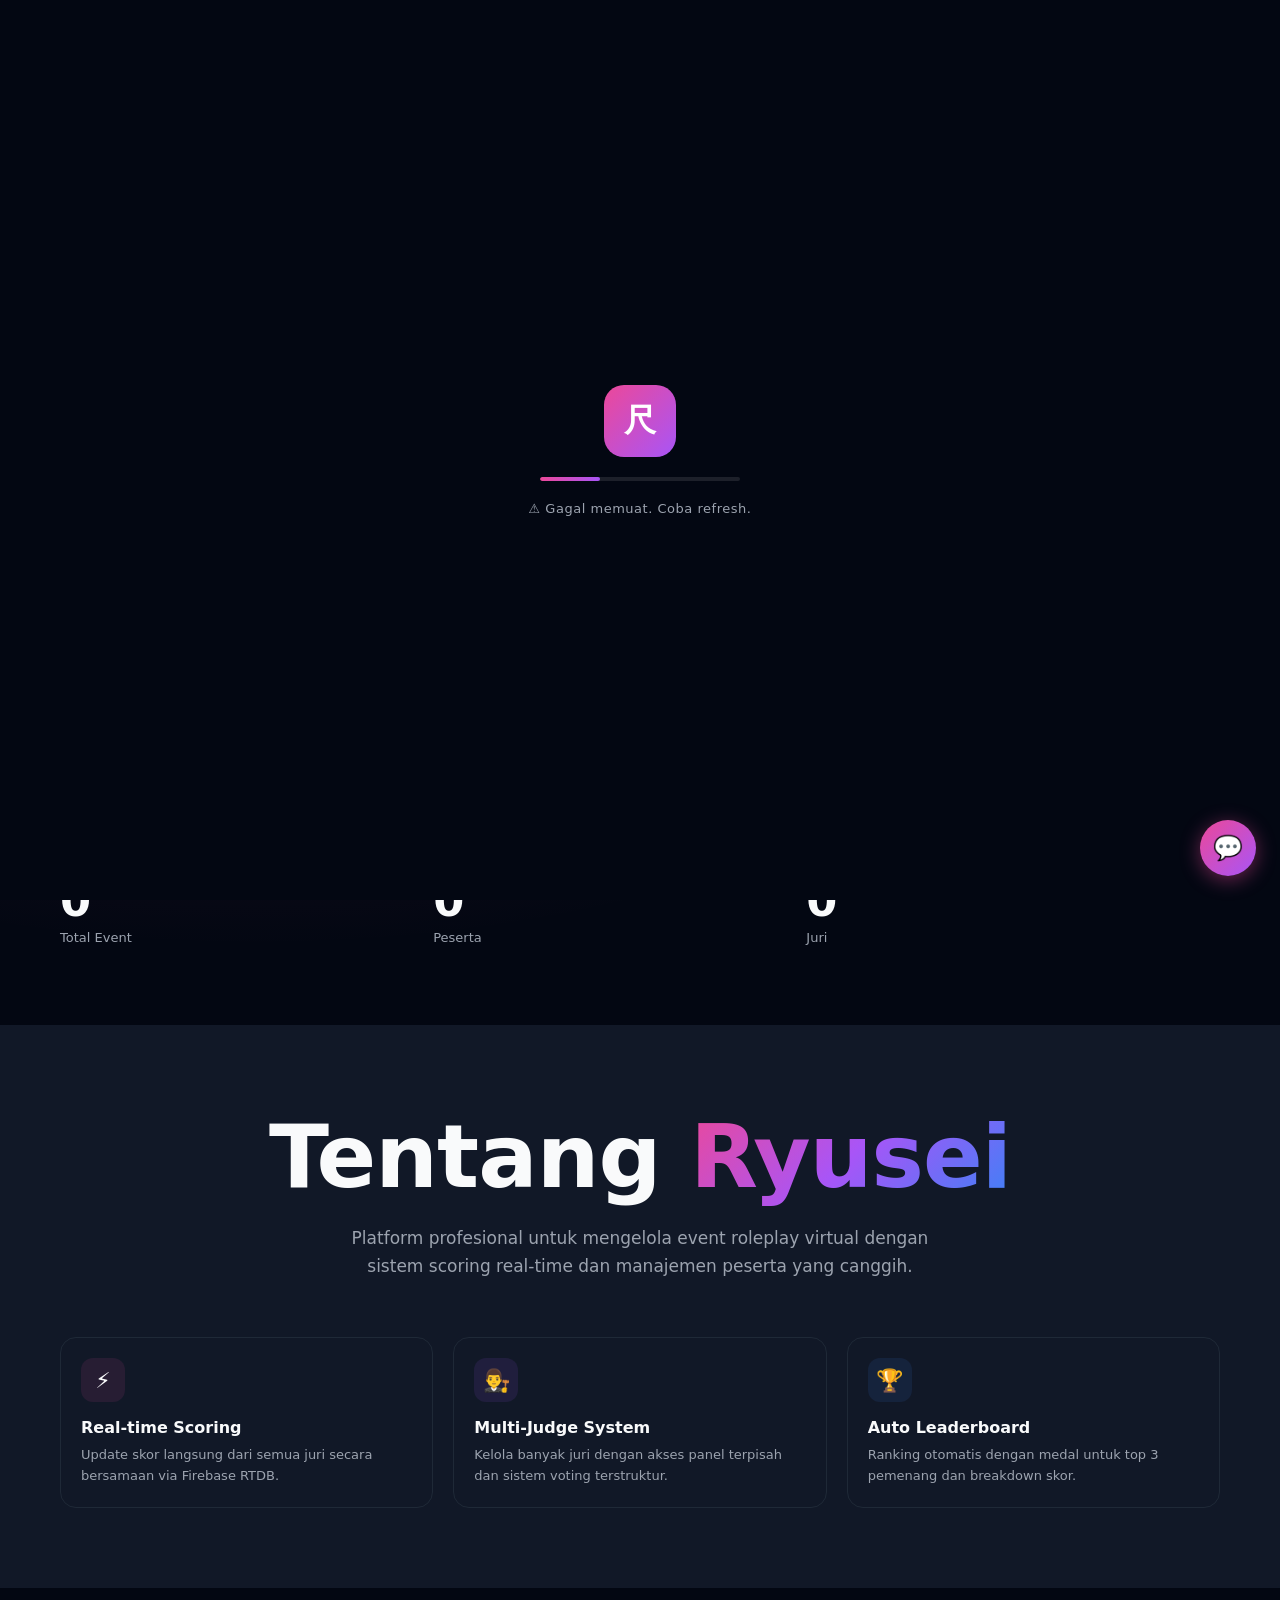
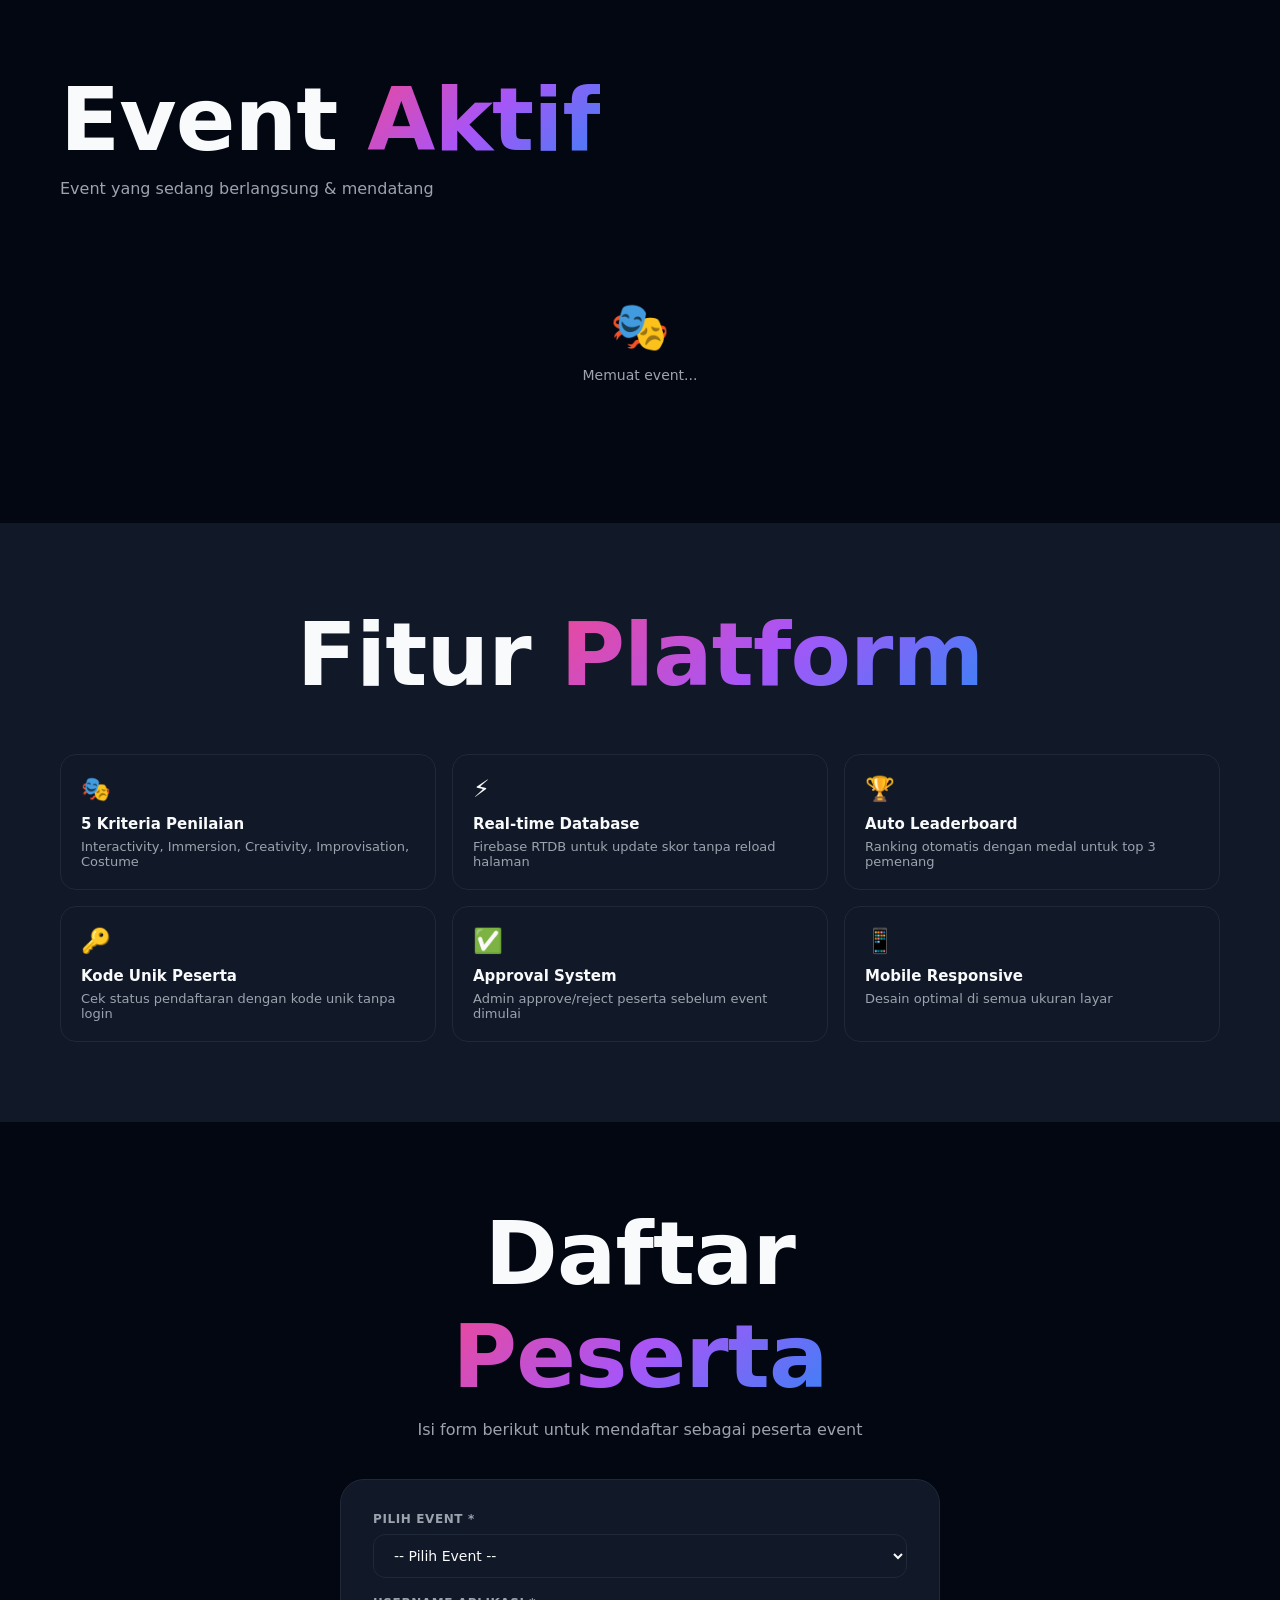
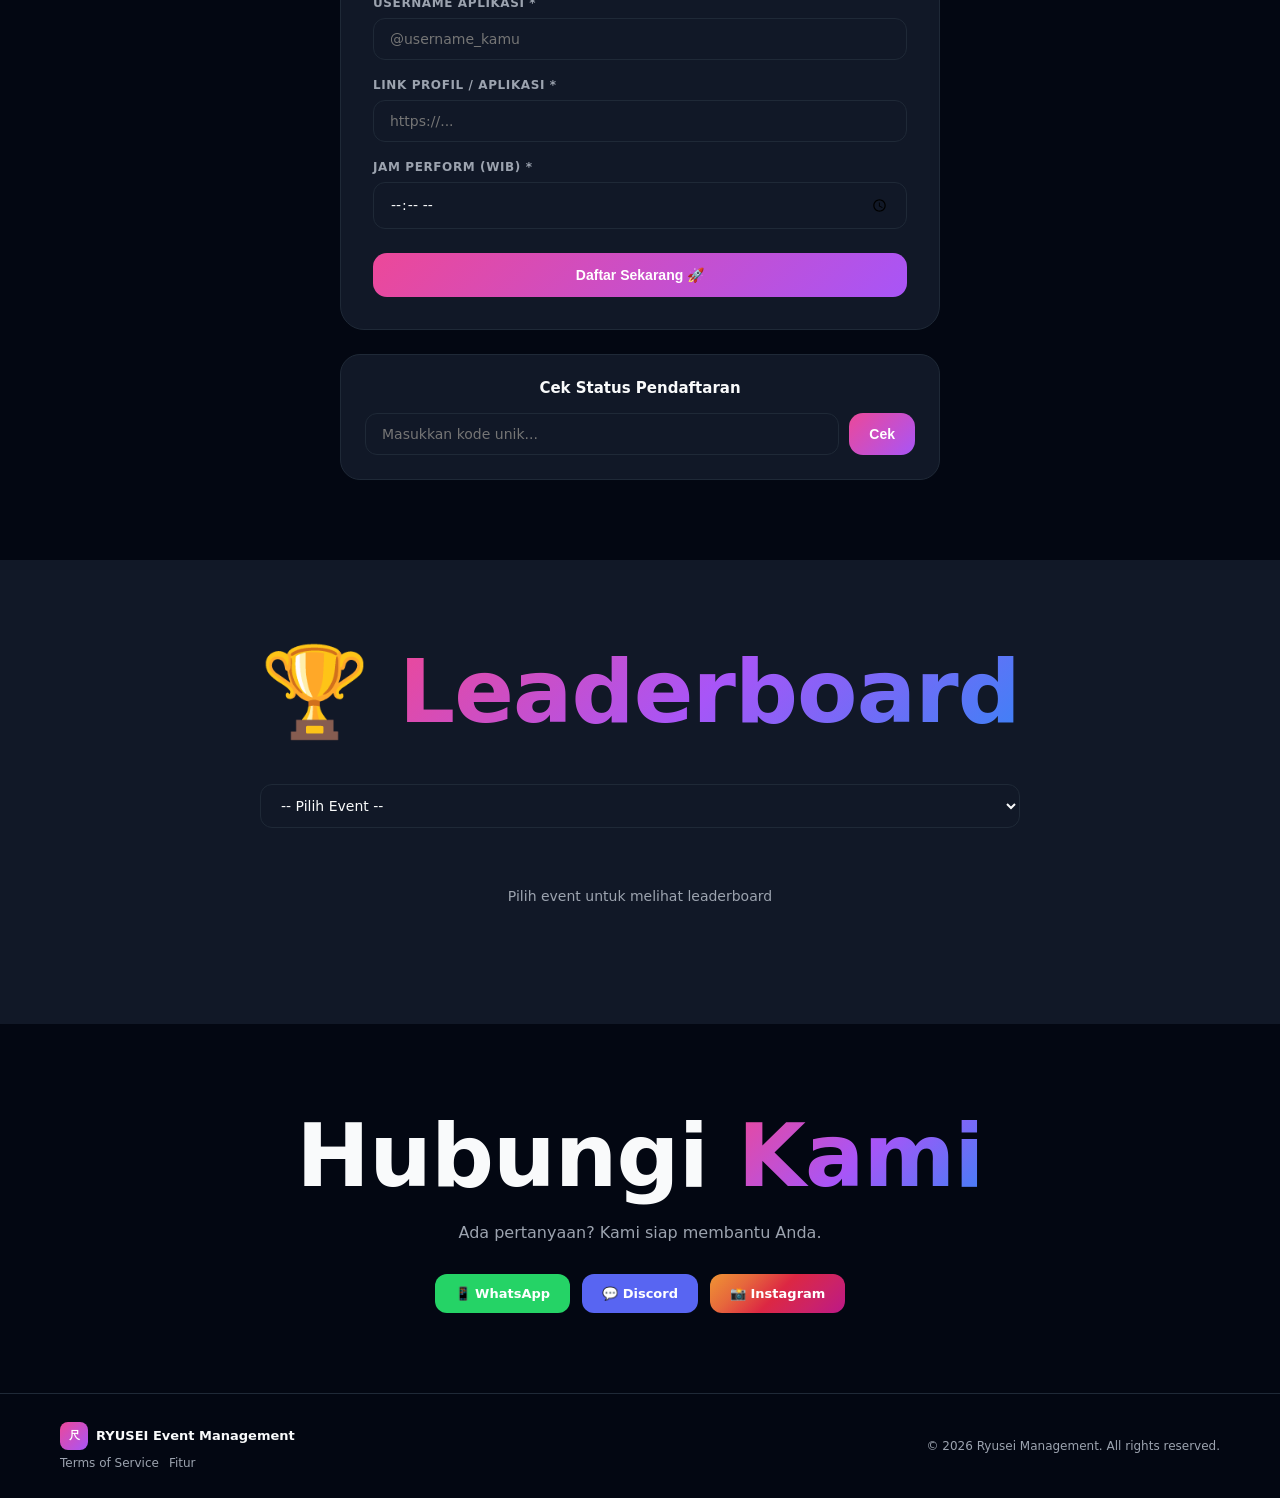
==== index.html @ af6d2fef "perbaikan minor V4" ====
<!DOCTYPE html>
<html lang="id" class="scroll-smooth">

<head>
  <meta charset="UTF-8" />
  <link rel="apple-touch-icon" sizes="180x180" href="/ryusei/assets/fav/apple-touch-icon.png">
  <link rel="icon" type="image/png" sizes="32x32" href="/ryusei/assets/fav/favicon-32x32.png">
  <link rel="icon" type="image/png" sizes="16x16" href="/ryusei/assets/fav/favicon-16x16.png">
  <link rel="manifest" href="/ryusei/assets/fav/site.webmanifest">
  <meta name="viewport" content="width=device-width,initial-scale=1.0" />
  <title>Ryusei Event Management</title>

  <script src="https://cdn.tailwindcss.com"></script>
  <link rel="stylesheet" href="css/tailwind.min.css" />
  <!-- Firebase CDN (compat version) -->
  <script src="https://www.gstatic.com/firebasejs/9.23.0/firebase-app-compat.js"></script>
  <script src="https://www.gstatic.com/firebasejs/9.23.0/firebase-database-compat.js"></script>
  <style>
    * {
      box-sizing: border-box;
      margin: 0;
      padding: 0
    }

    .gradient-text {
      background: linear-gradient(135deg, #ec4899, #a855f7, #3b82f6);
      -webkit-background-clip: text;
      -webkit-text-fill-color: transparent;
      background-clip: text
    }

    .glass {
      backdrop-filter: blur(16px);
      -webkit-backdrop-filter: blur(16px)
    }

    .hero-bg {
      background: radial-gradient(ellipse at 20% 50%, rgba(236, 72, 153, .15) 0, transparent 60%), radial-gradient(ellipse at 80% 20%, rgba(168, 85, 247, .15) 0, transparent 60%)
    }

    .card-hover {
      transition: transform .3s ease
    }

    .card-hover:hover {
      transform: translateY(-4px)
    }

    @keyframes float {

      0%,
      100% {
        transform: translateY(0)
      }

      50% {
        transform: translateY(-10px)
      }
    }

    @keyframes fadeInUp {
      from {
        opacity: 0;
        transform: translateY(16px)
      }

      to {
        opacity: 1;
        transform: translateY(0)
      }
    }

    @keyframes parallaxFloat {

      0%,
      100% {
        transform: translateY(0) scale(1)
      }

      50% {
        transform: translateY(-18px) scale(1.03)
      }
    }

    @keyframes glowPulse {

      0%,
      100% {
        box-shadow: 0 20px 60px rgba(236, 72, 153, .45), 0 0 0 0 rgba(168, 85, 247, .0)
      }

      50% {
        box-shadow: 0 28px 80px rgba(168, 85, 247, .55), 0 0 40px 8px rgba(236, 72, 153, .18)
      }
    }

    @keyframes shimmer {
      0% {
        background-position: 200% center
      }

      100% {
        background-position: -200% center
      }
    }

    .mobile-cover-wrap {
      display: none
    }

    @media(max-width:768px) {
      .mobile-cover-wrap {
        display: flex;
        justify-content: center;
        margin: 32px 0 20px;
        pointer-events: none
      }

      .mobile-cover-card {
        position: relative;
        width: 200px;
        height: 200px;
        border-radius: 28px;
        overflow: hidden;
        animation: parallaxFloat 4s ease-in-out infinite, glowPulse 4s ease-in-out infinite;
        will-change: transform;
      }

      .mobile-cover-card::before {
        content: '';
        position: absolute;
        inset: 0;
        z-index: 1;
        background: linear-gradient(135deg, rgba(236, 72, 153, .18) 0%, rgba(168, 85, 247, .12) 50%, rgba(236, 72, 153, .22) 100%);
        border-radius: 28px;
      }

      .mobile-cover-card::after {
        content: '';
        position: absolute;
        inset: 0;
        z-index: 2;
        background: linear-gradient(100deg, transparent 20%, rgba(255, 255, 255, .13) 50%, transparent 80%);
        background-size: 200% 100%;
        animation: shimmer 3.5s linear infinite;
        border-radius: 28px;
      }

      .mobile-cover-bg {
        position: absolute;
        inset: 0;
        background: linear-gradient(135deg, #ec4899 0%, #a855f7 60%, #ec4899 100%);
        background-size: 200% 200%;
        animation: shimmer 5s ease-in-out infinite;
      }

      .mobile-cover-img {
        position: absolute;
        inset: 0;
        width: 100%;
        height: 100%;
        object-fit: cover;
        z-index: 3;
        mix-blend-mode: normal;
      }

      .mobile-cover-ring {
        position: absolute;
        inset: -6px;
        border-radius: 34px;
        z-index: -1;
        background: linear-gradient(135deg, #ec4899, #a855f7, #ec4899);
        background-size: 200% 200%;
        animation: shimmer 4s linear infinite;
        opacity: .6;
        filter: blur(2px);
      }
    }

    @keyframes fadeIn {
      from {
        opacity: 0
      }

      to {
        opacity: 1
      }
    }

    @keyframes slideUp {
      from {
        opacity: 0;
        transform: translateY(20px)
      }

      to {
        opacity: 1;
        transform: translateY(0)
      }
    }

    .animate-float {
      animation: float 3s ease-in-out infinite
    }

    .animate-fade {
      animation: fadeIn .6s ease
    }

    .animate-up {
      animation: slideUp .5s ease
    }

    :root {
      --bg: #fff;
      --bg2: #f9fafb;
      --text: #111827;
      --text2: #6b7280;
      --border: #e5e7eb;
      --card: #fff
    }

    .dark {
      --bg: #030712;
      --bg2: #111827;
      --text: #f9fafb;
      --text2: #9ca3af;
      --border: #1f2937;
      --card: #111827
    }

    body {
      background: var(--bg);
      color: var(--text);
      font-family: system-ui, sans-serif;
      transition: background .3s, color .3s
    }

    nav a,
    nav button {
      transition: color .2s
    }

    input,
    select,
    textarea {
      font-family: inherit
    }

    .nav-blur {
      backdrop-filter: blur(20px);
      -webkit-backdrop-filter: blur(20px);
      background: rgba(255, 255, 255, .85)
    }

    .dark .nav-blur {
      background: rgba(3, 7, 18, .85)
    }

    section {
      padding: 80px 0
    }

    .container {
      max-width: 1200px;
      margin: 0 auto;
      padding: 0 20px
    }

    h1 {
      font-size: clamp(3.5rem, 7vw, 5.5rem);
      font-weight: 900;
      line-height: 1.05;
      letter-spacing: -0.02em
    }

    h2 {
      font-size: clamp(3.5rem, 7vw, 5.5rem);
      font-weight: 900;
      letter-spacing: -0.01em
    }

    .btn-primary {
      background: linear-gradient(135deg, #ec4899, #a855f7);
      color: #fff;
      border: none;
      padding: 12px 24px;
      border-radius: 14px;
      font-weight: 700;
      cursor: pointer;
      font-size: 14px;
      transition: all .2s;
      text-decoration: none;
      display: inline-flex;
      align-items: center;
      gap: 6px
    }

    .btn-primary:hover {
      box-shadow: 0 10px 30px rgba(236, 72, 153, .35);
      transform: translateY(-2px)
    }

    .btn-secondary {
      background: transparent;
      border: 1px solid var(--border);
      color: var(--text);
      padding: 12px 24px;
      border-radius: 14px;
      font-weight: 700;
      cursor: pointer;
      font-size: 14px;
      transition: all .2s;
      text-decoration: none;
      display: inline-flex;
      align-items: center
    }

    .btn-secondary:hover {
      border-color: #ec4899;
      color: #ec4899
    }

    .feature-card {
      background: var(--card);
      border: 1px solid var(--border);
      border-radius: 16px;
      padding: 20px;
      transition: transform .3s
    }

    .feature-card:hover {
      transform: translateY(-4px)
    }

    .form-input {
      width: 100%;
      padding: 12px 16px;
      border-radius: 12px;
      border: 1px solid var(--border);
      background: var(--card);
      color: var(--text);
      font-size: 14px;
      transition: all .2s;
      font-family: inherit
    }

    .form-input:focus {
      outline: none;
      border-color: #ec4899;
      box-shadow: 0 0 0 3px rgba(236, 72, 153, .15)
    }

    .badge {
      display: inline-flex;
      align-items: center;
      gap: 6px;
      padding: 4px 12px;
      border-radius: 99px;
      font-size: 12px;
      font-weight: 700
    }

    .badge-open {
      background: rgba(34, 197, 94, .1);
      color: #16a34a
    }

    .badge-closed {
      background: rgba(239, 68, 68, .1);
      color: #dc2626
    }

    .nav-link {
      font-size: 14px;
      font-weight: 500;
      color: var(--text2);
      text-decoration: none
    }

    .nav-link:hover {
      color: #ec4899
    }

    @media(max-width:768px) {
      .grid-3 {
        grid-template-columns: 1fr !important
      }

      .grid-2 {
        grid-template-columns: 1fr !important
      }

      .hide-mobile {
        display: none !important
      }
    }

    /* ── LOADING SCREEN ── */
    #ryusei-loader {
      position: fixed; inset: 0; z-index: 9999;
      background: #030712;
      display: flex; flex-direction: column;
      align-items: center; justify-content: center; gap: 20px;
      transition: opacity .5s ease, visibility .5s ease;
    }
    #ryusei-loader.hidden { opacity: 0; visibility: hidden; pointer-events: none; }
    .loader-logo {
      width: 72px; height: 72px; border-radius: 20px;
      background: linear-gradient(135deg, #ec4899, #a855f7);
      display: flex; align-items: center; justify-content: center;
      color: #fff; font-weight: 900; font-size: 32px;
      animation: loaderPulse 1.6s ease-in-out infinite;
    }
    .loader-bar-wrap {
      width: 200px; height: 4px; border-radius: 99px;
      background: rgba(255,255,255,.1); overflow: hidden;
    }
    .loader-bar {
      height: 100%; width: 30%;
      background: linear-gradient(90deg, #ec4899, #a855f7);
      border-radius: 99px;
      animation: loaderSlide 1.4s ease-in-out infinite;
    }
    .loader-text {
      font-size: 13px; color: #9ca3af; font-family: system-ui, sans-serif;
      letter-spacing: .04em;
    }
    @keyframes loaderPulse {
      0%, 100% { transform: scale(1); box-shadow: 0 0 0 0 rgba(236,72,153,.4); }
      50% { transform: scale(1.06); box-shadow: 0 0 0 16px rgba(236,72,153,0); }
    }
    @keyframes loaderSlide {
      0% { transform: translateX(-100%); }
      50% { transform: translateX(200%); }
      100% { transform: translateX(-100%); }
    }
  </style>
</head>

<body>

  <!-- LOADING SCREEN -->
  <div id="ryusei-loader">
    <div class="loader-logo">尺</div>
    <div class="loader-bar-wrap"><div class="loader-bar"></div></div>
    <p class="loader-text" id="loaderMsg">Menghubungkan ke Firebase…</p>
  </div>


  <!-- NAVBAR -->
  <nav id="navbar" style="position:fixed;top:0;left:0;right:0;z-index:50;transition:all .3s">
    <div class="container" style="display:flex;align-items:center;justify-content:space-between;height:64px">
      <div style="display:flex;align-items:center;gap:10px">
        <div
          style="width:36px;height:36px;border-radius:10px;background:linear-gradient(135deg,#ec4899,#a855f7);display:flex;align-items:center;justify-content:center;color:#fff;font-weight:900;font-size:14px">
          尺</div>
        <span style="font-weight:800;font-size:16px">RYUSEI<span style="color:#ec4899">.</span></span>
      </div>
      <div class="hide-mobile" style="display:flex;align-items:center;gap:28px">
        <a href="#home" class="nav-link">Home</a>
        <a href="#about" class="nav-link">Tentang</a>
        <a href="#events" class="nav-link">Event</a>
        <a href="#register" class="nav-link">Daftar</a>
        <a href="#leaderboard" class="nav-link">Leaderboard</a>
        <a href="#contact" class="nav-link">Kontak</a>
      </div>
      <div style="display:flex;align-items:center;gap:8px">
        <button id="themeBtn" onclick="toggleTheme()"
          style="width:36px;height:36px;border-radius:10px;border:1px solid var(--border);background:transparent;cursor:pointer;display:flex;align-items:center;justify-content:center;color:var(--text2);font-size:16px"
          title="Toggle theme">🌙</button>
        <button id="hideNavBtn" onclick="toggleNav()"
          style="width:36px;height:36px;border-radius:10px;border:1px solid var(--border);background:transparent;cursor:pointer;display:flex;align-items:center;justify-content:center;color:var(--text2);font-size:16px"
          title="Sembunyikan navbar">👁</button>
        <a href="admin/" class="btn-primary hide-mobile" style="padding:8px 16px;font-size:13px">Admin →</a>
        <button onclick="toggleMobile()"
          style="width:36px;height:36px;border-radius:10px;border:1px solid var(--border);background:transparent;cursor:pointer;color:var(--text2)"
          id="mobileBtn">☰</button>
      </div>
    </div>
    <div id="mobilePanel"
      style="display:none;background:var(--card);border-top:1px solid var(--border);padding:16px 20px">
      <div style="display:flex;flex-direction:column;gap:12px">
        <a href="#home" class="nav-link" onclick="toggleMobile()">Home</a>
        <a href="#about" class="nav-link" onclick="toggleMobile()">Tentang</a>
        <a href="#events" class="nav-link" onclick="toggleMobile()">Event</a>
        <a href="#register" class="nav-link" onclick="toggleMobile()">Daftar</a>
        <a href="#leaderboard" class="nav-link" onclick="toggleMobile()">Leaderboard</a>
        <a href="admin/" class="btn-primary" style="text-align:center;justify-content:center;margin-top:4px">Admin
          Dashboard</a>
      </div>
    </div>
  </nav>

  <!-- HERO -->
  <section id="home" class="hero-bg" style="min-height:100vh;display:flex;align-items:center;padding-top:80px">
    <div class="container">
      <div style="display:grid;grid-template-columns:1fr 1fr;gap:60px;align-items:center" class="grid-2">
        <div class="animate-fade">
          <div
            style="display:inline-flex;align-items:center;gap:8px;padding:6px 14px;border-radius:99px;border:1px solid rgba(236,72,153,.3);background:rgba(236,72,153,.08);margin-bottom:24px">
            <span
              style="width:6px;height:6px;border-radius:50%;background:#ec4899;animation:float 1s ease-in-out infinite"></span>
            <span
              style="font-size:11px;font-weight:700;color:#ec4899;text-transform:uppercase;letter-spacing:.1em">Platform
              Manajemen Event</span>
          </div>
          <!-- Parallax cover - mobile only -->
          <div class="mobile-cover-wrap">
            <div class="mobile-cover-card">
              <div class="mobile-cover-ring"></div>
              <div class="mobile-cover-bg"></div>
              <img class="mobile-cover-img" src="/ryusei/assets/fav/apple-touch-icon.png" alt="Ryusei"
                onerror="this.style.display='none'" />
            </div>
          </div>
          <h1 id="heroTitle" style="margin-bottom:0">
            <span class="gradient-text" style="font-size:2.15em;display:block;line-height:1">RYUSEI</span>
            <span style="font-size:1.15em;display:block;line-height:1.1">Agency & Event</span>
            <span
              style="font-size:1.75em;font-weight:300;color:var(--text2);display:block;margin-top:4px;letter-spacing:0.05em">Management</span>
          </h1>
          <p id="heroSubtitle"
            style="font-size:18px;color:var(--text2);margin:28px 0 36px;line-height:1.75;max-width:500px">Platform
            Terpadu Untuk Manajemen Event Virtual Live Streaming, Pendaftaran Peserta, dan Sistem Penilaian Real-Time.
          </p>
          <div style="display:flex;flex-wrap:wrap;gap:12px">
            <a href="#events" class="btn-primary">Lihat Event →</a>
            <a href="#register" class="btn-secondary">Daftar Sekarang</a>
          </div>
          <div
            style="display:grid;grid-template-columns:repeat(3,1fr);gap:28px;margin-top:48px;padding-top:32px;border-top:1px solid var(--border)">
            <div>
              <div id="statEvents" style="font-size:2.8rem;font-weight:900;color:var(--text);line-height:1">0</div>
              <div style="font-size:13px;color:var(--text2);margin-top:6px;font-weight:500">Total Event</div>
            </div>
            <div>
              <div id="statParticipants" style="font-size:2.8rem;font-weight:900;color:var(--text);line-height:1">0
              </div>
              <div style="font-size:13px;color:var(--text2);margin-top:6px;font-weight:500">Peserta</div>
            </div>
            <div>
              <div id="statJudges" style="font-size:2.8rem;font-weight:900;color:var(--text);line-height:1">0</div>
              <div style="font-size:13px;color:var(--text2);margin-top:6px;font-weight:500">Juri</div>
            </div>
          </div>
        </div>
        <div class="hide-mobile animate-up" style="display:flex;justify-content:center">
          <div style="position:relative;width:380px;height:380px">
            <div
              style="position:absolute;inset:0;border-radius:24px;background:linear-gradient(135deg,rgba(236,72,153,.2),rgba(168,85,247,.2))"
              class="animate-float"></div>
            <div
              style="position:absolute;inset:24px;border-radius:18px;background:linear-gradient(135deg,rgba(236,72,153,.3),rgba(168,85,247,.3))"
              class="animate-float"></div>
            <div id="heroIconWrap"
              style="position:absolute;inset:48px;border-radius:14px;background:linear-gradient(135deg,#ec4899,#a855f7);display:flex;align-items:center;justify-content:center;box-shadow:0 20px 60px rgba(236,72,153,.4);overflow:hidden"
              class="animate-float">
              <img id="heroIconImg" src="/ryusei/assets/fav/apple-touch-icon.png" alt="Ryusei"
                style="width:100%;height:100%;object-fit:cover;display:none"
                onerror="this.style.display=&apos;none&apos;;document.getElementById(&apos;heroIconFallback&apos;).style.display=&apos;flex&apos;" />
              <div id="heroIconFallback"
                style="display:flex;align-items:center;justify-content:center;width:100%;height:100%">
                <span id="heroIconText" style="font-size:80px;filter:drop-shadow(0 4px 8px rgba(0,0,0,.3))">尺</span>
              </div>
            </div>
          </div>
        </div>
      </div>
    </div>
  </section>

  <!-- ABOUT -->
  <section id="about" style="background:var(--bg2)">
    <div class="container">
      <div style="text-align:center;margin-bottom:56px">
        <h2 id="aboutTitle">Tentang <span class="gradient-text">Ryusei</span></h2>
        <p id="aboutDesc" style="color:var(--text2);max-width:600px;margin:16px auto;font-size:17px;line-height:1.7">
          Platform profesional untuk mengelola event roleplay virtual dengan sistem scoring real-time dan manajemen
          peserta yang canggih.</p>
      </div>
      <div style="display:grid;grid-template-columns:repeat(3,1fr);gap:20px" class="grid-3">
        <div class="feature-card">
          <div
            style="width:44px;height:44px;border-radius:12px;background:rgba(236,72,153,.1);display:flex;align-items:center;justify-content:center;font-size:22px;margin-bottom:16px">
            ⚡</div>
          <h3 style="font-weight:700;font-size:16px;margin-bottom:8px">Real-time Scoring</h3>
          <p style="font-size:13px;color:var(--text2);line-height:1.6">Update skor langsung dari semua juri secara
            bersamaan via Firebase RTDB.</p>
        </div>
        <div class="feature-card">
          <div
            style="width:44px;height:44px;border-radius:12px;background:rgba(168,85,247,.1);display:flex;align-items:center;justify-content:center;font-size:22px;margin-bottom:16px">
            👨‍⚖️</div>
          <h3 style="font-weight:700;font-size:16px;margin-bottom:8px">Multi-Judge System</h3>
          <p style="font-size:13px;color:var(--text2);line-height:1.6">Kelola banyak juri dengan akses panel terpisah
            dan sistem voting terstruktur.</p>
        </div>
        <div class="feature-card">
          <div
            style="width:44px;height:44px;border-radius:12px;background:rgba(59,130,246,.1);display:flex;align-items:center;justify-content:center;font-size:22px;margin-bottom:16px">
            🏆</div>
          <h3 style="font-weight:700;font-size:16px;margin-bottom:8px">Auto Leaderboard</h3>
          <p style="font-size:13px;color:var(--text2);line-height:1.6">Ranking otomatis dengan medal untuk top 3
            pemenang dan breakdown skor.</p>
        </div>
      </div>
    </div>
  </section>

  <!-- EVENTS -->
  <section id="events">
    <div class="container">
      <div
        style="display:flex;align-items:flex-end;justify-content:space-between;margin-bottom:40px;flex-wrap:wrap;gap:16px">
        <div>
          <h2>Event <span class="gradient-text">Aktif</span></h2>
          <p style="color:var(--text2);margin-top:8px">Event yang sedang berlangsung &amp; mendatang</p>
        </div>
      </div>
      <div id="eventsGrid" style="display:grid;grid-template-columns:repeat(3,1fr);gap:20px" class="grid-3">
        <div style="grid-column:1/-1;text-align:center;padding:60px 0;color:var(--text2)">
          <div style="font-size:48px;margin-bottom:12px">🎭</div>
          <p style="font-size:14px">Memuat event...</p>
        </div>
      </div>
    </div>
  </section>

  <!-- FEATURES -->
  <section id="features" style="background:var(--bg2)">
    <div class="container">
      <div style="text-align:center;margin-bottom:48px">
        <h2>Fitur <span class="gradient-text">Platform</span></h2>
      </div>
      <div style="display:grid;grid-template-columns:repeat(3,1fr);gap:16px" class="grid-3">
        <div class="feature-card"><span style="font-size:24px">🎭</span>
          <h3 style="font-weight:700;margin:12px 0 6px;font-size:15px">5 Kriteria Penilaian</h3>
          <p style="font-size:13px;color:var(--text2)">Interactivity, Immersion, Creativity, Improvisation, Costume</p>
        </div>
        <div class="feature-card"><span style="font-size:24px">⚡</span>
          <h3 style="font-weight:700;margin:12px 0 6px;font-size:15px">Real-time Database</h3>
          <p style="font-size:13px;color:var(--text2)">Firebase RTDB untuk update skor tanpa reload halaman</p>
        </div>
        <div class="feature-card"><span style="font-size:24px">🏆</span>
          <h3 style="font-weight:700;margin:12px 0 6px;font-size:15px">Auto Leaderboard</h3>
          <p style="font-size:13px;color:var(--text2)">Ranking otomatis dengan medal untuk top 3 pemenang</p>
        </div>
        <div class="feature-card"><span style="font-size:24px">🔑</span>
          <h3 style="font-weight:700;margin:12px 0 6px;font-size:15px">Kode Unik Peserta</h3>
          <p style="font-size:13px;color:var(--text2)">Cek status pendaftaran dengan kode unik tanpa login</p>
        </div>
        <div class="feature-card"><span style="font-size:24px">✅</span>
          <h3 style="font-weight:700;margin:12px 0 6px;font-size:15px">Approval System</h3>
          <p style="font-size:13px;color:var(--text2)">Admin approve/reject peserta sebelum event dimulai</p>
        </div>
        <div class="feature-card"><span style="font-size:24px">📱</span>
          <h3 style="font-weight:700;margin:12px 0 6px;font-size:15px">Mobile Responsive</h3>
          <p style="font-size:13px;color:var(--text2)">Desain optimal di semua ukuran layar</p>
        </div>
      </div>
    </div>
  </section>

  <!-- REGISTER -->
  <section id="register">
    <div class="container" style="max-width:640px">
      <div style="text-align:center;margin-bottom:40px">
        <h2>Daftar <span class="gradient-text">Peserta</span></h2>
        <p style="color:var(--text2);margin-top:12px">Isi form berikut untuk mendaftar sebagai peserta event</p>
      </div>
      <div style="background:var(--card);border:1px solid var(--border);border-radius:24px;padding:32px">
        <div id="regFormWrap">
          <div style="margin-bottom:18px"><label
              style="display:block;font-size:12px;font-weight:700;color:var(--text2);margin-bottom:8px;text-transform:uppercase;letter-spacing:.05em">Pilih
              Event *</label>
            <select id="regEvent" class="form-input">
              <option value="">-- Pilih Event --</option>
            </select>
          </div>
          <div style="margin-bottom:18px"><label
              style="display:block;font-size:12px;font-weight:700;color:var(--text2);margin-bottom:8px;text-transform:uppercase;letter-spacing:.05em">Username
              Aplikasi *</label>
            <input type="text" id="regUsername" placeholder="@username_kamu" class="form-input" />
          </div>
          <div style="margin-bottom:18px"><label
              style="display:block;font-size:12px;font-weight:700;color:var(--text2);margin-bottom:8px;text-transform:uppercase;letter-spacing:.05em">Link
              Profil / Aplikasi *</label>
            <input type="url" id="regLink" placeholder="https://..." class="form-input" />
          </div>
          <div style="margin-bottom:24px"><label
              style="display:block;font-size:12px;font-weight:700;color:var(--text2);margin-bottom:8px;text-transform:uppercase;letter-spacing:.05em">Jam
              Perform (WIB) *</label>
            <input type="time" id="regTime" class="form-input" />
          </div>
          <button onclick="submitReg()" class="btn-primary"
            style="width:100%;justify-content:center;padding:14px">Daftar Sekarang 🚀</button>
        </div>
      </div>
      <div style="margin-top:24px;background:var(--bg2);border:1px solid var(--border);border-radius:20px;padding:24px">
        <h3 style="font-weight:700;text-align:center;margin-bottom:16px;font-size:15px">Cek Status Pendaftaran</h3>
        <div style="display:flex;gap:10px">
          <input type="text" id="checkCode" placeholder="Masukkan kode unik..." class="form-input" style="flex:1" />
          <button onclick="checkStatus()" class="btn-primary" style="padding:12px 20px;white-space:nowrap">Cek</button>
        </div>
        <div id="statusResult" style="display:none;margin-top:16px"></div>
      </div>
    </div>
  </section>

  <!-- LEADERBOARD -->
  <section id="leaderboard" style="background:var(--bg2)">
    <div class="container" style="max-width:800px">
      <div style="text-align:center;margin-bottom:40px">
        <h2>🏆 <span class="gradient-text">Leaderboard</span></h2>
      </div>
      <select id="lbSel" class="form-input" style="margin-bottom:20px" onchange="loadLB(this.value)">
        <option value="">-- Pilih Event --</option>
      </select>
      <div id="lbData">
        <p style="text-align:center;color:var(--text2);padding:40px 0;font-size:14px">Pilih event untuk melihat
          leaderboard</p>
      </div>
    </div>
  </section>

  <!-- CONTACT -->
  <section id="contact">
    <div class="container" style="text-align:center">
      <h2>Hubungi <span class="gradient-text">Kami</span></h2>
      <p id="contactDesc" style="color:var(--text2);margin:16px 0 32px;font-size:16px">Ada pertanyaan? Kami siap
        membantu Anda.</p>
      <div id="contactLinks" style="display:flex;flex-wrap:wrap;justify-content:center;gap:12px">
        <a id="waLink" href="#"
          style="display:inline-flex;align-items:center;gap:8px;padding:12px 20px;background:#25d366;color:#fff;border-radius:12px;font-weight:700;font-size:13px;text-decoration:none">📱
          WhatsApp</a>
        <a id="dcLink" href="#"
          style="display:inline-flex;align-items:center;gap:8px;padding:12px 20px;background:#5865f2;color:#fff;border-radius:12px;font-weight:700;font-size:13px;text-decoration:none">💬
          Discord</a>
        <a id="igLink" href="#"
          style="display:inline-flex;align-items:center;gap:8px;padding:12px 20px;background:linear-gradient(135deg,#f09433,#e6683c,#dc2743,#cc2366,#bc1888);color:#fff;border-radius:12px;font-weight:700;font-size:13px;text-decoration:none">📸
          Instagram</a>
      </div>
    </div>
  </section>

  <!-- FOOTER -->
  <footer style="border-top:1px solid var(--border);padding:28px 0">
    <div class="container"
      style="display:flex;align-items:center;justify-content:space-between;flex-wrap:wrap;gap:12px">
      <div style="display:flex;flex-direction:column;gap:6px">
        <div style="display:flex;align-items:center;gap:8px">
          <div
            style="width:28px;height:28px;border-radius:8px;background:linear-gradient(135deg,#ec4899,#a855f7);display:flex;align-items:center;justify-content:center;color:#fff;font-weight:900;font-size:11px">
            尺</div>
          <span style="font-weight:700;font-size:13px">RYUSEI Event Management</span>
        </div>
        <div style="display:flex;flex-wrap:wrap;gap:10px;font-size:12px">
          <a href="tos.html" style="color:var(--text2);text-decoration:none;transition:color .2s" onmouseover="this.style.color='#ec4899'" onmouseout="this.style.color='var(--text2)'">Terms of Service</a>
          <a href="fitur.html" style="color:var(--text2);text-decoration:none;transition:color .2s" onmouseover="this.style.color='#ec4899'" onmouseout="this.style.color='var(--text2)'">Fitur</a>
        </div>
      </div>
      <p style="font-size:12px;color:var(--text2)">© 2026 Ryusei Management. All rights reserved.</p>
    </div>
  </footer>

  <script>
    let db = null;
    let _lbScoresListener = null;
    // Theme
    const root = document.documentElement;
    const theme = localStorage.getItem('ryusei_theme') || 'dark';
    if (theme === 'dark') { root.classList.add('dark'); document.getElementById('themeBtn').textContent = '☀️'; }
    function toggleTheme() { const d = root.classList.toggle('dark'); localStorage.setItem('ryusei_theme', d ? 'dark' : 'light'); document.getElementById('themeBtn').textContent = d ? '☀️' : '🌙'; }
    // Nav
    let navHidden = false;
    function toggleNav() { navHidden = !navHidden; const n = document.getElementById('navbar'); n.style.transform = navHidden ? 'translateY(-100%)' : 'translateY(0)'; document.getElementById('hideNavBtn').textContent = navHidden ? '👁‍🗨' : '👁'; }
    function toggleMobile() { const p = document.getElementById('mobilePanel'); p.style.display = p.style.display === 'none' ? 'block' : 'none'; }
    window.addEventListener('scroll', () => {
      const n = document.getElementById('navbar'); if (window.scrollY > 80) { n.classList.add('nav-blur'); } else { n.classList.remove('nav-blur'); }
      // Parallax mobile cover
      const card = document.querySelector('.mobile-cover-card');
      if (card && window.innerWidth <= 768) { const y = window.scrollY; card.style.transform = `translateY(${y * 0.22}px) scale(${1 - y * 0.0003})`; }
    });
    window._allRegs = {};
    window._eventsData = {};
    function countEventParts(eid) {
      return Object.values(window._allRegs || {}).filter(r => r && r.eventId === eid).length;
    }
    function refreshEventCards() {
      if (!window._eventsData) return;
      Object.keys(window._eventsData).forEach(eid => {
        const el = document.getElementById('partCount_' + eid);
        if (el) el.textContent = '👥 ' + countEventParts(eid) + ' peserta';
      });
    }
    // Firebase
    async function init() {
      try {
        let cfg = null;
        // 1. localStorage
        const saved = localStorage.getItem('ryusei_fb_config');
        if (saved) cfg = JSON.parse(saved);
        // 2. Fetch dari firebase-config.json (bootstrap) → ambil settings/fbConfig dari DB
        if (!cfg) {
          try {
            const res = await fetch('firebase-config.json', { cache: 'no-store' });
            if (res.ok) { const j = await res.json(); if (j && j.apiKey) cfg = j; }
          } catch (e) { }
        }
        if (!cfg) {
          setLoaderMsg('⚠️ Firebase belum dikonfigurasi.');
          setTimeout(hideLoader, 2500);
          return;
        }
        setLoaderMsg('Menyambungkan database…');
        if (!firebase.apps.length) firebase.initializeApp(cfg);
        db = firebase.database();
        // Coba ambil config final dari DB (kalau ada)
        try {
          const snap = await db.ref('settings/fbConfig').once('value');
          const dbCfg = snap.val();
          if (dbCfg && dbCfg.apiKey && dbCfg.apiKey !== cfg.apiKey) {
            localStorage.setItem('ryusei_fb_config', JSON.stringify(dbCfg));
            await Promise.all(firebase.apps.map(a => a.delete()));
            firebase.initializeApp(dbCfg);
            db = firebase.database();
          } else if (dbCfg && dbCfg.apiKey) {
            localStorage.setItem('ryusei_fb_config', JSON.stringify(dbCfg));
          }
        } catch (e) { }
        setLoaderMsg('Memuat konten…');
        loadAll();
        // Hide loader after first data arrives (max 5s)
        setTimeout(hideLoader, 800);
      } catch (e) {
        console.error(e);
        setLoaderMsg('⚠️ Gagal memuat. Coba refresh.');
        setTimeout(hideLoader, 3000);
      }
    }
    function setLoaderMsg(msg) {
      const el = document.getElementById('loaderMsg');
      if (el) el.textContent = msg;
    }
    function hideLoader() {
      const loader = document.getElementById('ryusei-loader');
      if (loader) loader.classList.add('hidden');
    }
    function loadAll() {
      db.ref('cms/landing').on('value', s => {
        const d = s.val() || {};
        if (d.heroTitle) document.getElementById('heroTitle').innerHTML = d.heroTitle;
        if (d.heroSubtitle) document.getElementById('heroSubtitle').textContent = d.heroSubtitle;
        if (d.aboutTitle) document.getElementById('aboutTitle').innerHTML = d.aboutTitle;
        if (d.aboutDesc) document.getElementById('aboutDesc').textContent = d.aboutDesc;
        if (d.contactDesc) document.getElementById('contactDesc').textContent = d.contactDesc;
        if (d.waUrl) document.getElementById('waLink').href = d.waUrl;
        if (d.dcUrl) document.getElementById('dcLink').href = d.dcUrl;
        if (d.igUrl) document.getElementById('igLink').href = d.igUrl;
        // Hero image / icon
        const imgEl = document.getElementById('heroIconImg');
        const fallback = document.getElementById('heroIconFallback');
        const iconText = document.getElementById('heroIconText');
        if (d.heroImage) {
          imgEl.src = d.heroImage;
          imgEl.style.display = 'block';
          if (fallback) fallback.style.display = 'none';
        } else {
          // Try favicon, fallback to text
          imgEl.src = '/ryusei/assets/fav/apple-touch-icon.png';
          imgEl.onload = function () { imgEl.style.display = 'block'; if (fallback) fallback.style.display = 'none'; };
          imgEl.onerror = function () { imgEl.style.display = 'none'; if (fallback) fallback.style.display = 'flex'; };
        }
        if (d.heroIconText && iconText && !d.heroImage) { iconText.textContent = d.heroIconText; }
      });
      // ── STATS & EVENT CARDS ──────────────────────────────────────
      // Strategi: ambil registrations SEKALI (once) dulu agar cache siap,
      // lalu render events. Setelah itu pasang realtime listener keduanya.
      window._allRegs = {};

      function renderEventsGrid(evs) {
        const g = document.getElementById('eventsGrid');
        const rs = document.getElementById('regEvent');
        const ls = document.getElementById('lbSel');
        rs.innerHTML = '<option value="">-- Pilih Event --</option>';
        ls.innerHTML = '<option value="">-- Pilih Event --</option>';
        const arr = Object.entries(evs).filter(([k, v]) => v && v.status !== 'archived');
        if (!arr.length) {
          g.innerHTML = '<div style="grid-column:1/-1;text-align:center;padding:60px 0;color:var(--text2)"><div style="font-size:48px;margin-bottom:12px">🎭</div><p style="font-size:14px">Belum ada event aktif</p></div>';
          return;
        }
        window._eventsData = Object.fromEntries(arr);
        g.innerHTML = arr.map(([k, v]) => {
          const open = v.regDeadline ? new Date(v.regDeadline) > new Date() : true;
          const cnt = countEventParts(k); // pakai cache yg sudah terisi
          return `<div class="feature-card card-hover" style="cursor:pointer" onclick="openEventModal('${k}')">
        ${v.image ? `<div style="height:160px;border-radius:10px;overflow:hidden;margin-bottom:14px;position:relative"><img src="${v.image}" alt="${v.title}" style="width:100%;height:100%;object-fit:cover"/></div>` : `<div style="height:160px;border-radius:10px;background:linear-gradient(135deg,rgba(236,72,153,.2),rgba(168,85,247,.2));display:flex;align-items:center;justify-content:center;font-size:48px;margin-bottom:14px">🎭</div>`}
        <div style="display:flex;align-items:center;justify-content:space-between;margin-bottom:8px">
          <span class="badge ${open ? 'badge-open' : 'badge-closed'}">${open ? '● Buka' : '● Tutup'}</span>
          <span style="font-size:12px;color:var(--text2)">${v.date || ''}</span>
        </div>
        <h3 style="font-weight:700;font-size:16px;margin-bottom:6px">${v.title}</h3>
        <p style="font-size:13px;color:var(--text2);line-height:1.5;margin-bottom:12px;display:-webkit-box;-webkit-line-clamp:2;-webkit-box-orient:vertical;overflow:hidden">${v.description || 'Klik untuk lihat detail event'}</p>
        <div style="display:flex;align-items:center;justify-content:space-between;margin-bottom:10px">
          <span id="partCount_${k}" style="font-size:12px;color:var(--text2)">👥 ${cnt} peserta</span>
          <span style="font-size:12px;color:var(--text2)">${v.regDeadline ? 'Deadline: ' + v.regDeadline : ''}</span>
        </div>
        <div style="display:flex;gap:8px">
          <button onclick="event.stopPropagation();openEventModal('${k}')" style="flex:1;padding:10px;background:var(--bg2);border:1px solid var(--border);color:var(--text);border-radius:10px;font-weight:700;cursor:pointer;font-size:13px">Detail 📋</button>
          ${open ? `<button onclick="event.stopPropagation();registerEvent('${k}')" style="flex:1;padding:10px;background:linear-gradient(135deg,#ec4899,#a855f7);color:#fff;border:none;border-radius:10px;font-weight:700;cursor:pointer;font-size:13px">Daftar →</button>` : `<button disabled style="flex:1;padding:10px;background:var(--bg2);border:1px solid var(--border);color:var(--text2);border-radius:10px;font-weight:700;font-size:13px;opacity:.5;cursor:not-allowed">Tutup</button>`}
        </div>
      </div>`;
        }).join('');
        arr.forEach(([k, v]) => {
          if (v.regDeadline ? new Date(v.regDeadline) > new Date() : true) rs.innerHTML += `<option value="${k}">${v.title}</option>`;
          ls.innerHTML += `<option value="${k}">${v.title}</option>`;
        });
      }

      // Muat registrations DULU (sekali/await), cache ke _allRegs, LALU render events
      db.ref('registrations').once('value').then(initRegSnap => {
        window._allRegs = initRegSnap.val() || {};
        const total = Object.keys(window._allRegs).length;
        document.getElementById('statParticipants').textContent = total;

        // Setelah cache siap, load events
        db.ref('events').once('value').then(initEvSnap => {
          renderEventsGrid(initEvSnap.val() || {});
        });

        // Pasang realtime listener registrations — update cache + semua angka peserta
        db.ref('registrations').on('value', regSnap => {
          window._allRegs = regSnap.val() || {};
          document.getElementById('statParticipants').textContent = Object.keys(window._allRegs).length;
          refreshEventCards();
        });

        // Pasang realtime listener events — re-render grid saat ada perubahan event
        db.ref('events').on('value', evSnap => {
          renderEventsGrid(evSnap.val() || {});
        });
      });

      // Stat events & judges terpisah (tidak bergantung registrations)
      db.ref('events').on('value', evSnap => {
        const activeEvs = Object.values(evSnap.val() || {}).filter(v => v && v.status !== 'archived');
        document.getElementById('statEvents').textContent = activeEvs.length;
      });
      db.ref('judges').on('value', jSnap => {
        document.getElementById('statJudges').textContent = Object.keys(jSnap.val() || {}).length;
      });
    }
    function genCode() { return Math.random().toString(36).substr(2, 8).toUpperCase(); }
    async function submitReg() {
      if (!db) { alert('Database belum terhubung'); return; }
      const eid = document.getElementById('regEvent').value, u = document.getElementById('regUsername').value.trim(), l = document.getElementById('regLink').value.trim(), t = document.getElementById('regTime').value;
      if (!eid || !u || !l || !t) { alert('Semua field wajib diisi!'); return; }
      const btn = document.querySelector('#regFormWrap button');
      if (btn) { btn.textContent = 'Mendaftarkan...'; btn.disabled = true; }
      try {
        const code = genCode();
        await db.ref(`registrations/${code}`).set({ eventId: eid, username: u, link: l, performTime: t, code, status: 'pending', registeredAt: Date.now() });
        await db.ref(`events/${eid}/participants/${code}`).set(true);
        showRegSuccessModal(code, u);
      } catch (e) {
        alert('Gagal mendaftar: ' + e.message);
        if (btn) { btn.textContent = 'Daftar Sekarang 🚀'; btn.disabled = false; }
      }
    }
    function showRegSuccessModal(code, username) {
      const existing = document.getElementById('regSuccessModal');
      if (existing) existing.remove();
      const modal = document.createElement('div');
      modal.id = 'regSuccessModal';
      modal.style.cssText = 'position:fixed;inset:0;z-index:200;display:flex;align-items:center;justify-content:center;padding:20px;background:rgba(0,0,0,.8);backdrop-filter:blur(8px)';
      modal.innerHTML = `
  <div style="background:var(--card);border:1px solid var(--border);border-radius:24px;padding:32px;max-width:440px;width:100%;text-align:center;animation:slideUp .4s ease">
    <div style="width:72px;height:72px;border-radius:50%;background:linear-gradient(135deg,rgba(34,197,94,.2),rgba(34,197,94,.1));border:2px solid rgba(34,197,94,.4);display:flex;align-items:center;justify-content:center;margin:0 auto 20px;font-size:36px">🎉</div>
    <h2 style="font-size:22px;font-weight:900;margin-bottom:8px">Selamat, Pendaftaran Berhasil!</h2>
    <p style="color:var(--text2);font-size:14px;margin-bottom:6px">Halo <strong>${username}</strong>, pendaftaranmu telah diterima!</p>
    <p style="color:var(--text2);font-size:13px;margin-bottom:24px;line-height:1.6">Menunggu persetujuan admin. Cek berkala status di bagian <strong>"Cek Status Pendaftaran"</strong> menggunakan kode unik berikut. Jangan lupa screenshot!</p>
    <div style="background:linear-gradient(135deg,rgba(236,72,153,.08),rgba(168,85,247,.08));border:2px dashed rgba(236,72,153,.4);border-radius:16px;padding:20px;margin-bottom:16px">
      <p style="font-size:11px;font-weight:700;color:var(--text2);text-transform:uppercase;letter-spacing:.1em;margin-bottom:10px">🔑 Kode Unik Pendaftaran Kamu</p>
      <p id="regCodeDisplay" style="font-size:2.8rem;font-weight:900;color:#ec4899;letter-spacing:.25em;margin-bottom:14px;font-family:monospace">${code}</p>
      <button onclick="copyRegCode('${code}')" id="copyCodeBtn" style="padding:9px 22px;background:linear-gradient(135deg,#ec4899,#a855f7);color:#fff;border:none;border-radius:10px;font-weight:700;cursor:pointer;font-size:13px;transition:all .2s">📋 Salin Kode</button>
    </div>
    <div style="background:rgba(245,158,11,.08);border:1px solid rgba(245,158,11,.25);border-radius:12px;padding:12px;margin-bottom:20px">
      <p style="font-size:12px;font-weight:700;color:#f59e0b;margin-bottom:3px">⏳ Status: Menunggu Persetujuan Admin</p>
      <p style="font-size:11px;color:var(--text2)">Gunakan kode di atas pada bagian "Cek Status Pendaftaran" di bawah halaman ini untuk melihat perkembangan status pendaftaranmu.</p>
    </div>
    <div style="display:flex;gap:10px">
      <button onclick="closeRegModal()" style="flex:1;padding:12px;border:1px solid var(--border);border-radius:12px;background:transparent;color:var(--text2);cursor:pointer;font-weight:700;font-size:13px">Tutup</button>
      <button onclick="closeRegModalAndCheck('${code}')" style="flex:1;padding:12px;background:linear-gradient(135deg,#ec4899,#a855f7);color:#fff;border:none;border-radius:12px;cursor:pointer;font-weight:700;font-size:13px">Cek Status →</button>
    </div>
  </div>`;
      document.body.appendChild(modal);
      document.body.style.overflow = 'hidden';
    }
    function copyRegCode(code) {
      navigator.clipboard.writeText(code).then(() => {
        const btn = document.getElementById('copyCodeBtn');
        if (btn) { btn.textContent = '✅ Tersalin!'; btn.style.background = 'linear-gradient(135deg,#16a34a,#15803d)'; setTimeout(() => { btn.textContent = '📋 Salin Kode'; btn.style.background = 'linear-gradient(135deg,#ec4899,#a855f7)'; }, 2500); }
      }).catch(() => {
        try { const el = document.createElement('textarea'); el.value = code; document.body.appendChild(el); el.select(); document.execCommand('copy'); document.body.removeChild(el); } catch (e2) { }
        const btn = document.getElementById('copyCodeBtn'); if (btn) btn.textContent = '✅ Tersalin!';
      });
    }
    function closeRegModal() {
      const m = document.getElementById('regSuccessModal'); if (m) m.remove();
      document.body.style.overflow = '';
      location.reload();
    }
    function closeRegModalAndCheck(code) {
      const m = document.getElementById('regSuccessModal'); if (m) m.remove();
      document.body.style.overflow = '';
      const inp = document.getElementById('checkCode'); if (inp) inp.value = code;
      document.getElementById('register').scrollIntoView({ behavior: 'smooth' });
      setTimeout(() => checkStatus(), 400);
    }
    async function checkStatus() {
      if (!db) return;
      const code = document.getElementById('checkCode').value.trim().toUpperCase();
      const res = document.getElementById('statusResult'); res.style.display = 'block'; res.innerHTML = '<p style="text-align:center;color:var(--text2);font-size:13px">Mencari...</p>';
      try {
        const snap = await db.ref(`registrations/${code}`).once('value'); const d = snap.val();
        if (!d) { res.innerHTML = '<p style="color:#ef4444;text-align:center;font-size:13px">Kode tidak ditemukan.</p>'; return; }
        const sc = { pending: 'rgba(245,158,11,.1)', approved: 'rgba(34,197,94,.1)', rejected: 'rgba(239,68,68,.1)' };
        const tc = { pending: '#f59e0b', approved: '#16a34a', rejected: '#dc2626' };
        const tl = { pending: 'Menunggu Persetujuan', approved: 'Disetujui ✓', rejected: 'Ditolak ✗' };
        res.innerHTML = `<div style="background:var(--card);border:1px solid var(--border);border-radius:14px;padding:16px">
      <div style="display:flex;align-items:center;justify-content:space-between;margin-bottom:8px">
        <span style="font-weight:700;font-size:15px">${d.username}</span>
        <span style="padding:4px 12px;border-radius:99px;background:${sc[d.status] || sc.pending};color:${tc[d.status] || tc.pending};font-size:12px;font-weight:700">${tl[d.status] || d.status}</span>
      </div>
      <p style="font-size:12px;color:var(--text2)">Jam Perform: ${d.performTime || '—'} WIB</p>
    </div>`;
      } catch (e) { res.innerHTML = `<p style="color:#ef4444;font-size:13px">Error: ${e.message}</p>`; }
    }
    function loadLB(eid) {
      if (!eid || !db) { document.getElementById('lbData').innerHTML = '<p style="text-align:center;color:var(--text2);padding:40px 0;font-size:14px">Pilih event untuk melihat leaderboard</p>'; return; }
      const CRIT = ['interactivity', 'immersion', 'creativity', 'improvisation', 'costume'];
      const CLAB = ['Interac.', 'Immers.', 'Creat.', 'Improv.', 'Costume'];
      if (_lbScoresListener) {
        try { db.ref(`scores/${_lbScoresListener}`).off('value'); } catch (e) { }
        _lbScoresListener = null;
      }
      db.ref(`events/${eid}/published`).once('value').then(pubSnap => {
        const published = !!pubSnap.val();
        const div = document.getElementById('lbData');
        if (!published) {
          div.innerHTML = '<p style="text-align:center;color:var(--text2);padding:40px 0;font-size:14px">Leaderboard belum dipublikasikan. Silakan tunggu pengumuman resmi dari panitia.</p>';
          return;
        }
        _lbScoresListener = eid;
        db.ref(`scores/${eid}`).on('value', async snap => {
          try {
          const scores = snap.val() || {}; const rs = await db.ref('registrations').once('value'); const regs = rs.val() || {};
          const parts = {};
          Object.entries(scores).forEach(([jid, jv]) => { Object.entries(jv).forEach(([pc, ps]) => { if (!parts[pc]) { parts[pc] = { t: {}, jc: 0 }; } CRIT.forEach(c => { parts[pc].t[c] = (parts[pc].t[c] || 0) + (ps[c] || 0); }); parts[pc].jc++; }); });
          const ranked = Object.entries(parts).map(([code, data]) => {
            const avg = data.jc > 0 ? CRIT.reduce((s, c) => s + (data.t[c] / data.jc), 0) / CRIT.length : 0;
            return { code, username: regs[code]?.username || code, avg, t: data.t, jc: data.jc };
          }).sort((a, b) => b.avg - a.avg);
          const div2 = document.getElementById('lbData');
          if (!ranked.length) { div2.innerHTML = '<p style="text-align:center;color:var(--text2);padding:40px 0;font-size:14px">Belum ada skor</p>'; return; }
          const medals = ['🥇', '🥈', '🥉'];
          div2.innerHTML = ranked.map((p, i) => `
    <div style="background:var(--card);border:1px solid ${i < 3 ? 'rgba(236,72,153,.3)' : 'var(--border)'};border-radius:16px;padding:16px;margin-bottom:10px;display:flex;align-items:center;gap:16px">
      <div style="width:44px;height:44px;border-radius:12px;${i < 3 ? 'background:linear-gradient(135deg,#ec4899,#a855f7);color:#fff' : 'background:var(--bg2);color:var(--text2)'};display:flex;align-items:center;justify-content:center;font-size:${i < 3 ? '22px' : '16px'};font-weight:900;flex-shrink:0">${i < 3 ? medals[i] : i + 1}</div>
      <div style="flex:1;min-width:0">
        <p style="font-weight:700;font-size:15px;margin-bottom:4px">${p.username}</p>
        <div style="display:flex;flex-wrap:wrap;gap:6px">
          ${CRIT.map((c, ci) => `<span style="font-size:11px;color:var(--text2)">${CLAB[ci]}: ${p.jc > 0 ? (p.t[c] / p.jc).toFixed(1) : '—'}</span>`).join(' · ')}
        </div>
      </div>
      <div style="text-align:right;flex-shrink:0">
        <p style="font-size:24px;font-weight:900;color:${i === 0 ? '#eab308' : i === 1 ? '#9ca3af' : i === 2 ? '#d97706' : 'var(--text)'}">${p.avg.toFixed(2)}</p>
        <p style="font-size:11px;color:var(--text2)">${p.jc} juri</p>
      </div>
    </div>`).join('');
          } catch(e) {
            console.error('Leaderboard error:', e);
            const d3 = document.getElementById('lbData');
            if (d3) d3.innerHTML = '<p style="text-align:center;color:var(--text2);padding:40px 0;font-size:14px">Gagal memuat leaderboard. Coba lagi.</p>';
          }
        });
      }).catch(() => {
        document.getElementById('lbData').innerHTML = '<p style="text-align:center;color:var(--text2);padding:40px 0;font-size:14px">Tidak dapat memuat leaderboard.</p>';
      });
    }
    // Register langsung dari event card
    function registerEvent(eventId) {
      document.getElementById('regEvent').value = eventId;
      document.getElementById('register').scrollIntoView({ behavior: 'smooth' });
    }
    // Buka modal detail event
    function openEventModal(eventId) {
      const v = window._eventsData && window._eventsData[eventId];
      if (!v) return;
      const open = v.regDeadline ? new Date(v.regDeadline) > new Date() : true;
      // FIX: hitung dari cache registrations (real-time), bukan v.participants
      const partCount = countEventParts(eventId);
      const modal = document.getElementById('eventModal');
      const content = document.getElementById('eventModalContent');
      content.innerHTML = `
    <div style="position:relative">
      ${v.image ? `<div style="height:200px;border-radius:14px;overflow:hidden;margin-bottom:20px"><img src="${v.image}" alt="${v.title}" style="width:100%;height:100%;object-fit:cover"/></div>` : `<div style="height:180px;border-radius:14px;background:linear-gradient(135deg,rgba(236,72,153,.2),rgba(168,85,247,.2));display:flex;align-items:center;justify-content:center;font-size:72px;margin-bottom:20px">🎭</div>`}
      <button onclick="closeEventModal()" style="position:absolute;top:12px;right:12px;width:36px;height:36px;border-radius:50%;background:rgba(0,0,0,.5);border:none;color:#fff;font-size:18px;cursor:pointer;display:flex;align-items:center;justify-content:center">✕</button>
    </div>
    <div style="display:flex;align-items:center;gap:10px;margin-bottom:12px">
      <span class="badge ${open ? 'badge-open' : 'badge-closed'}" style="font-size:13px">${open ? '● Pendaftaran Dibuka' : '● Pendaftaran Ditutup'}</span>
    </div>
    <h2 style="font-size:1.5rem;font-weight:900;margin-bottom:10px">${v.title}</h2>
    ${v.description ? `<p style="font-size:14px;color:var(--text2);line-height:1.7;margin-bottom:16px">${v.description}</p>` : ''}
    <div style="display:grid;grid-template-columns:1fr 1fr;gap:12px;margin-bottom:16px">
      <div style="background:var(--bg2);border-radius:12px;padding:12px">
        <p style="font-size:11px;color:var(--text2);font-weight:700;text-transform:uppercase;margin-bottom:4px">📅 Tanggal Event</p>
        <p style="font-size:14px;font-weight:700">${v.date || 'TBA'}</p>
      </div>
      <div style="background:var(--bg2);border-radius:12px;padding:12px">
        <p style="font-size:11px;color:var(--text2);font-weight:700;text-transform:uppercase;margin-bottom:4px">⏰ Deadline Daftar</p>
        <p style="font-size:14px;font-weight:700">${v.regDeadline || 'TBA'}</p>
      </div>
      <div style="background:var(--bg2);border-radius:12px;padding:12px">
        <p style="font-size:11px;color:var(--text2);font-weight:700;text-transform:uppercase;margin-bottom:4px">👥 Total Peserta</p>
        <p style="font-size:14px;font-weight:700">${partCount} orang</p>
      </div>
      <div style="background:var(--bg2);border-radius:12px;padding:12px">
        <p style="font-size:11px;color:var(--text2);font-weight:700;text-transform:uppercase;margin-bottom:4px">📌 Status</p>
        <p style="font-size:14px;font-weight:700;color:${open ? '#16a34a' : '#dc2626'}">${open ? 'Buka' : 'Tutup'}</p>
      </div>
    </div>
    ${v.benefit ? `<div style="background:rgba(34,197,94,.08);border:1px solid rgba(34,197,94,.2);border-radius:12px;padding:14px;margin-bottom:12px"><p style="font-size:12px;font-weight:700;color:#16a34a;margin-bottom:6px">🏆 BENEFIT & HADIAH</p><p style="font-size:13px;color:var(--text2);line-height:1.6;white-space:pre-line">${v.benefit}</p></div>` : ''}
    ${v.ketentuan ? `<div style="background:rgba(59,130,246,.08);border:1px solid rgba(59,130,246,.2);border-radius:12px;padding:14px;margin-bottom:20px"><p style="font-size:12px;font-weight:700;color:#3b82f6;margin-bottom:6px">📋 KETENTUAN & ATURAN</p><p style="font-size:13px;color:var(--text2);line-height:1.6;white-space:pre-line">${v.ketentuan}</p></div>` : ''}
    ${open ? `<button onclick="closeEventModal();registerEvent('${eventId}')" style="width:100%;padding:14px;background:linear-gradient(135deg,#ec4899,#a855f7);color:#fff;border:none;border-radius:12px;font-weight:700;cursor:pointer;font-size:15px">Daftar Event Ini →</button>` : `<div style="text-align:center;padding:12px;background:rgba(239,68,68,.08);border:1px solid rgba(239,68,68,.2);border-radius:12px;color:#dc2626;font-weight:700;font-size:14px">Pendaftaran telah ditutup</div>`}
  `;
      modal.style.display = 'flex';
      document.body.style.overflow = 'hidden';
    }
    function closeEventModal() {
      document.getElementById('eventModal').style.display = 'none';
      document.body.style.overflow = '';
    }
    init();

    
  </script>

  <!-- EVENT DETAIL MODAL -->
  <div id="eventModal"
    style="display:none;position:fixed;inset:0;z-index:100;align-items:center;justify-content:center;padding:20px;background:rgba(0,0,0,.7);backdrop-filter:blur(6px)"
    onclick="if(event.target===this)closeEventModal()">
    <div id="eventModalContent"
      style="background:var(--card);border:1px solid var(--border);border-radius:24px;padding:24px;max-width:540px;width:100%;max-height:90vh;overflow-y:auto;position:relative">
    </div>
  </div>

  <!-- ── RYUSEI CHATBOT ──────────────────────────────────────── -->
<div id="chatWidget">
  <!-- Bubble toggle -->
  <button id="chatToggle" title="Tanya Ryusei AI">
    <span id="chatToggleIcon">💬</span>
  </button>

  <!-- Chat window -->
  <div id="chatWindow">
    <div id="chatHeader">
      <div style="display:flex;align-items:center;gap:10px">
        <div id="chatAvatar">尺</div>
        <div>
          <div style="font-weight:700;font-size:14px">Ryusei Assistant</div>
          <div style="font-size:11px;opacity:.75">● Online</div>
        </div>
      </div>
      <button id="chatClose">✕</button>
    </div>

    <div id="chatMessages">
      <div class="chat-msg bot">
        <div class="chat-bubble">Halo! 👋 Saya asisten Ryusei. Ada yang bisa saya bantu seputar Ryusei Event?</div>
      </div>
    </div>

    <div id="chatInputArea">
      <textarea id="chatInput" placeholder="Ketik pertanyaan..." rows="1" maxlength="500"></textarea>
      <button id="chatSend">➤</button>
    </div>
  </div>
</div>
<!-- Chatbot logic — dipisah ke chatbot.js agar mudah di-maintain & di-update -->
<script src="chatbot.js"></script>

<style>
#chatWidget {
  position: fixed;
  bottom: 24px;
  right: 24px;
  z-index: 9999;
  font-family: system-ui, sans-serif;
}
#chatToggle {
  width: 56px; height: 56px;
  border-radius: 50%;
  background: linear-gradient(135deg, #ec4899, #a855f7);
  border: none; cursor: pointer;
  box-shadow: 0 4px 20px rgba(236,72,153,.45);
  font-size: 24px;
  display: flex; align-items: center; justify-content: center;
  transition: transform .2s, box-shadow .2s;
}
#chatToggle:hover { transform: scale(1.08); box-shadow: 0 6px 28px rgba(236,72,153,.6); }
#chatWindow {
  display: none;
  position: absolute;
  bottom: 68px; right: 0;
  width: 340px;
  border-radius: 18px;
  overflow: hidden;
  box-shadow: 0 8px 40px rgba(0,0,0,.22);
  background: var(--bg, #fff);
  border: 1px solid var(--border, #e5e7eb);
  flex-direction: column;
  animation: chatSlideUp .25s ease;
}
#chatWindow.open { display: flex; }
@keyframes chatSlideUp {
  from { opacity:0; transform: translateY(16px) scale(.97); }
  to   { opacity:1; transform: translateY(0) scale(1); }
}
#chatHeader {
  background: linear-gradient(135deg, #ec4899, #a855f7);
  padding: 14px 16px;
  display: flex; align-items: center; justify-content: space-between;
  color: #fff;
}
#chatAvatar {
  width: 36px; height: 36px;
  border-radius: 50%;
  background: rgba(255,255,255,.2);
  display: flex; align-items: center; justify-content: center;
  font-size: 18px;
}
#chatClose {
  background: none; border: none; color: #fff;
  font-size: 16px; cursor: pointer; opacity: .8;
  padding: 4px 8px; border-radius: 6px;
  transition: opacity .2s, background .2s;
}
#chatClose:hover { opacity: 1; background: rgba(255,255,255,.15); }
#chatMessages {
  flex: 1;
  padding: 14px;
  overflow-y: auto;
  min-height: 280px;
  max-height: 360px;
  display: flex;
  flex-direction: column;
  gap: 10px;
  background: var(--bg2, #f9fafb);
}
.chat-msg { display: flex; }
.chat-msg.bot { justify-content: flex-start; }
.chat-msg.user { justify-content: flex-end; }
.chat-bubble {
  max-width: 82%;
  padding: 10px 14px;
  border-radius: 16px;
  font-size: 13px;
  line-height: 1.55;
  word-break: break-word;
}
.chat-msg.bot .chat-bubble {
  background: var(--card, #fff);
  color: var(--text, #111);
  border: 1px solid var(--border, #e5e7eb);
  border-bottom-left-radius: 4px;
}
.chat-msg.user .chat-bubble {
  background: linear-gradient(135deg, #ec4899, #a855f7);
  color: #fff;
  border-bottom-right-radius: 4px;
}
.chat-typing span {
  display: inline-block;
  width: 7px; height: 7px;
  border-radius: 50%;
  background: #9ca3af;
  animation: typingDot .9s infinite;
}
.chat-typing span:nth-child(2) { animation-delay: .15s; }
.chat-typing span:nth-child(3) { animation-delay: .3s; }
@keyframes typingDot {
  0%,60%,100% { transform: translateY(0); opacity:.4; }
  30% { transform: translateY(-5px); opacity:1; }
}
#chatInputArea {
  display: flex;
  align-items: flex-end;
  gap: 8px;
  padding: 10px 12px;
  border-top: 1px solid var(--border, #e5e7eb);
  background: var(--bg, #fff);
}
#chatInput {
  flex: 1;
  padding: 9px 14px;
  border-radius: 16px;
  border: 1px solid var(--border, #e5e7eb);
  background: var(--bg2, #f9fafb);
  color: var(--text, #111);
  font-size: 13px;
  outline: none;
  transition: border-color .2s;
  resize: none;
  overflow-y: hidden;
  min-height: 36px;
  max-height: 120px;
  line-height: 1.4;
  font-family: system-ui, sans-serif;
  display: block;
}
#chatInput:focus { border-color: #ec4899; }
#chatSend {
  width: 36px; height: 36px;
  border-radius: 50%;
  background: linear-gradient(135deg, #ec4899, #a855f7);
  border: none; color: #fff;
  font-size: 15px; cursor: pointer;
  display: flex; align-items: center; justify-content: center;
  flex-shrink: 0;
  transition: transform .15s;
}
#chatSend:hover { transform: scale(1.1); }
#chatSend:disabled { opacity: .5; cursor: not-allowed; transform: none; }
</style>
<!-- ── END CHATBOT HTML ──────────────────────────────────────── -->
</body>

</html>
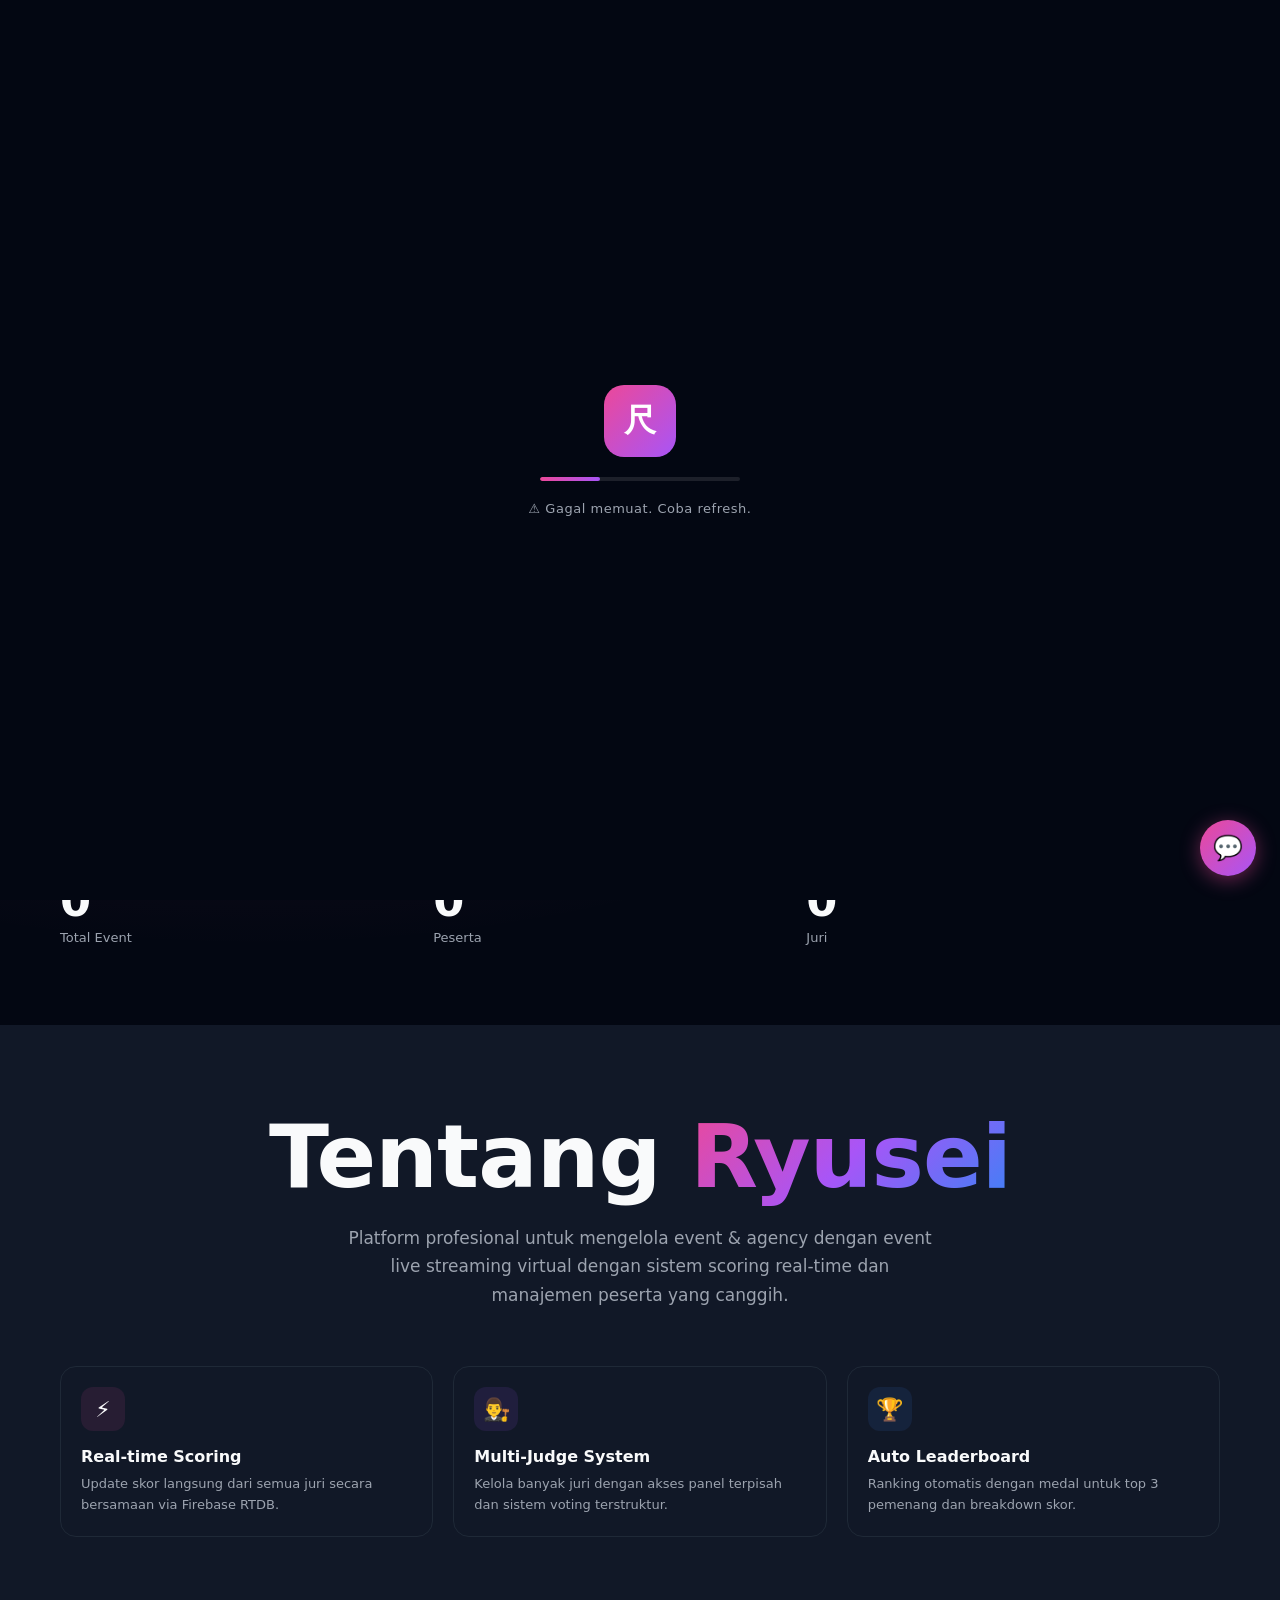
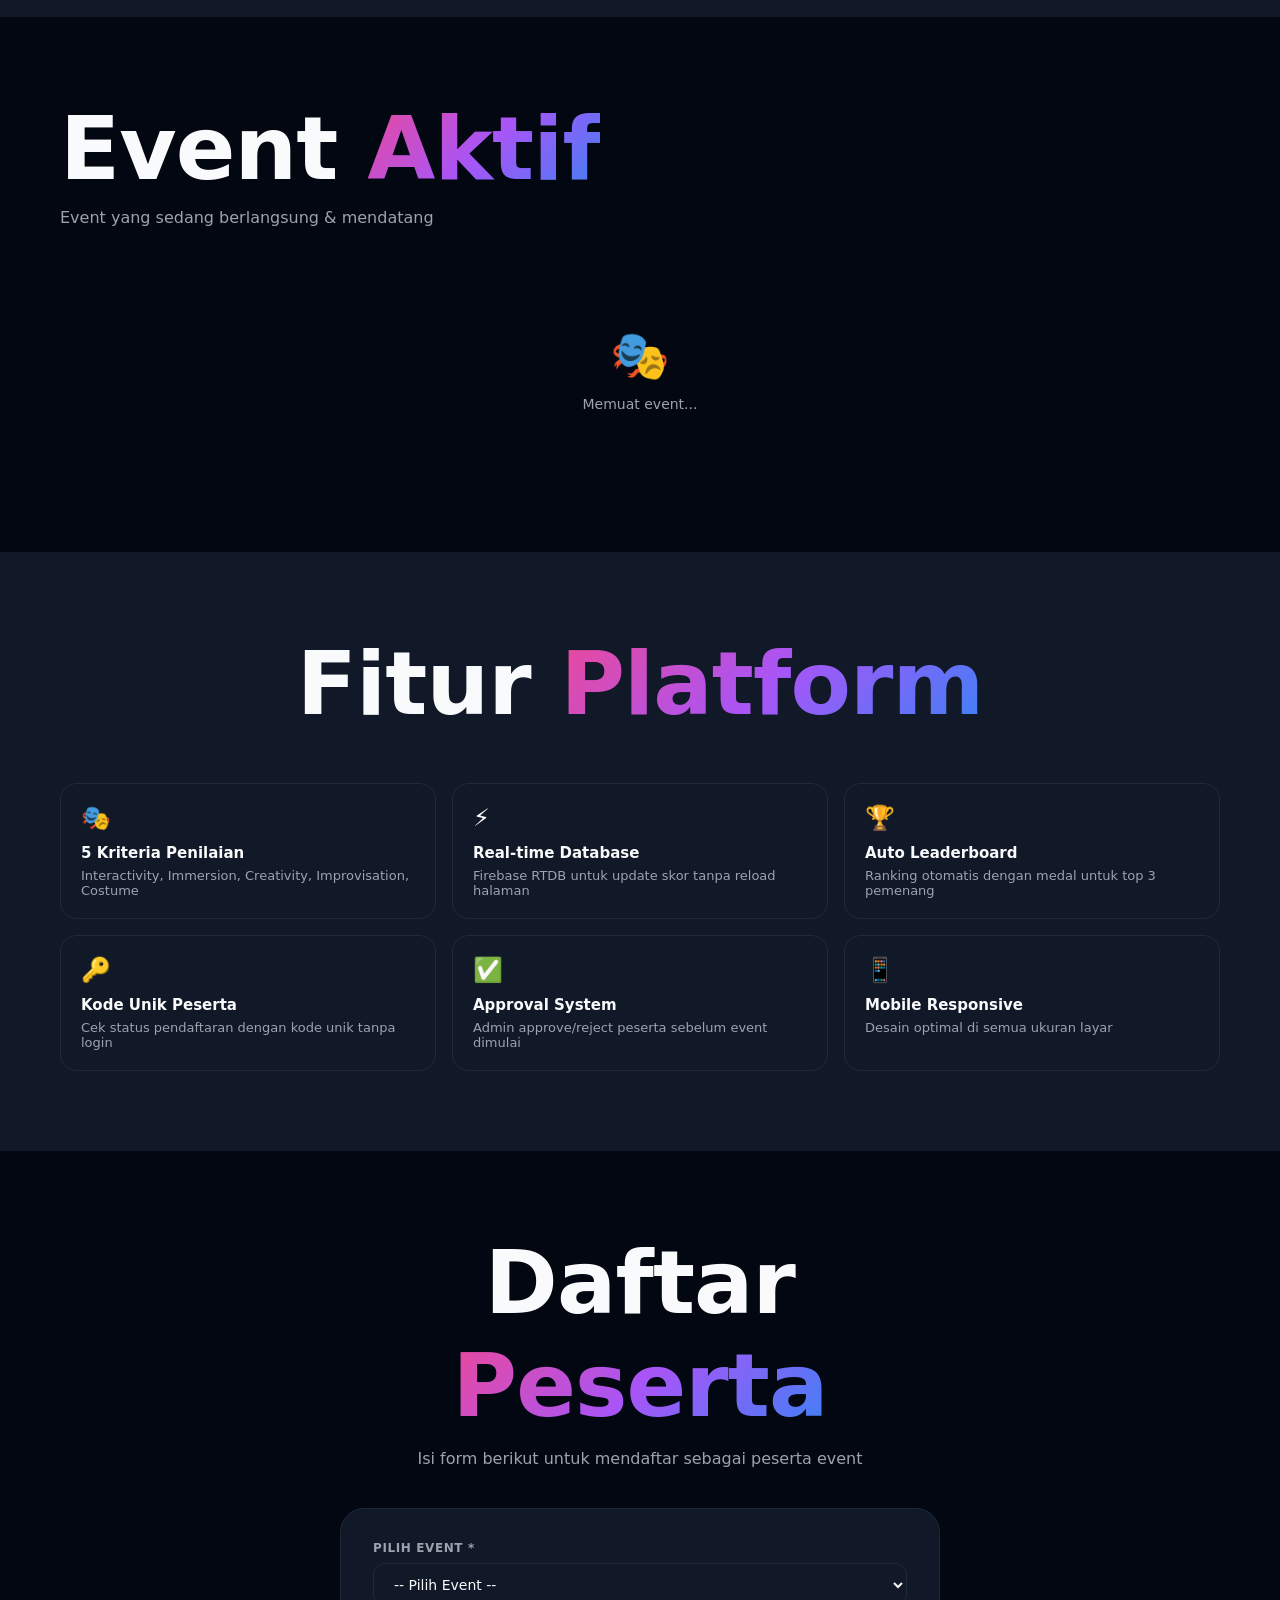
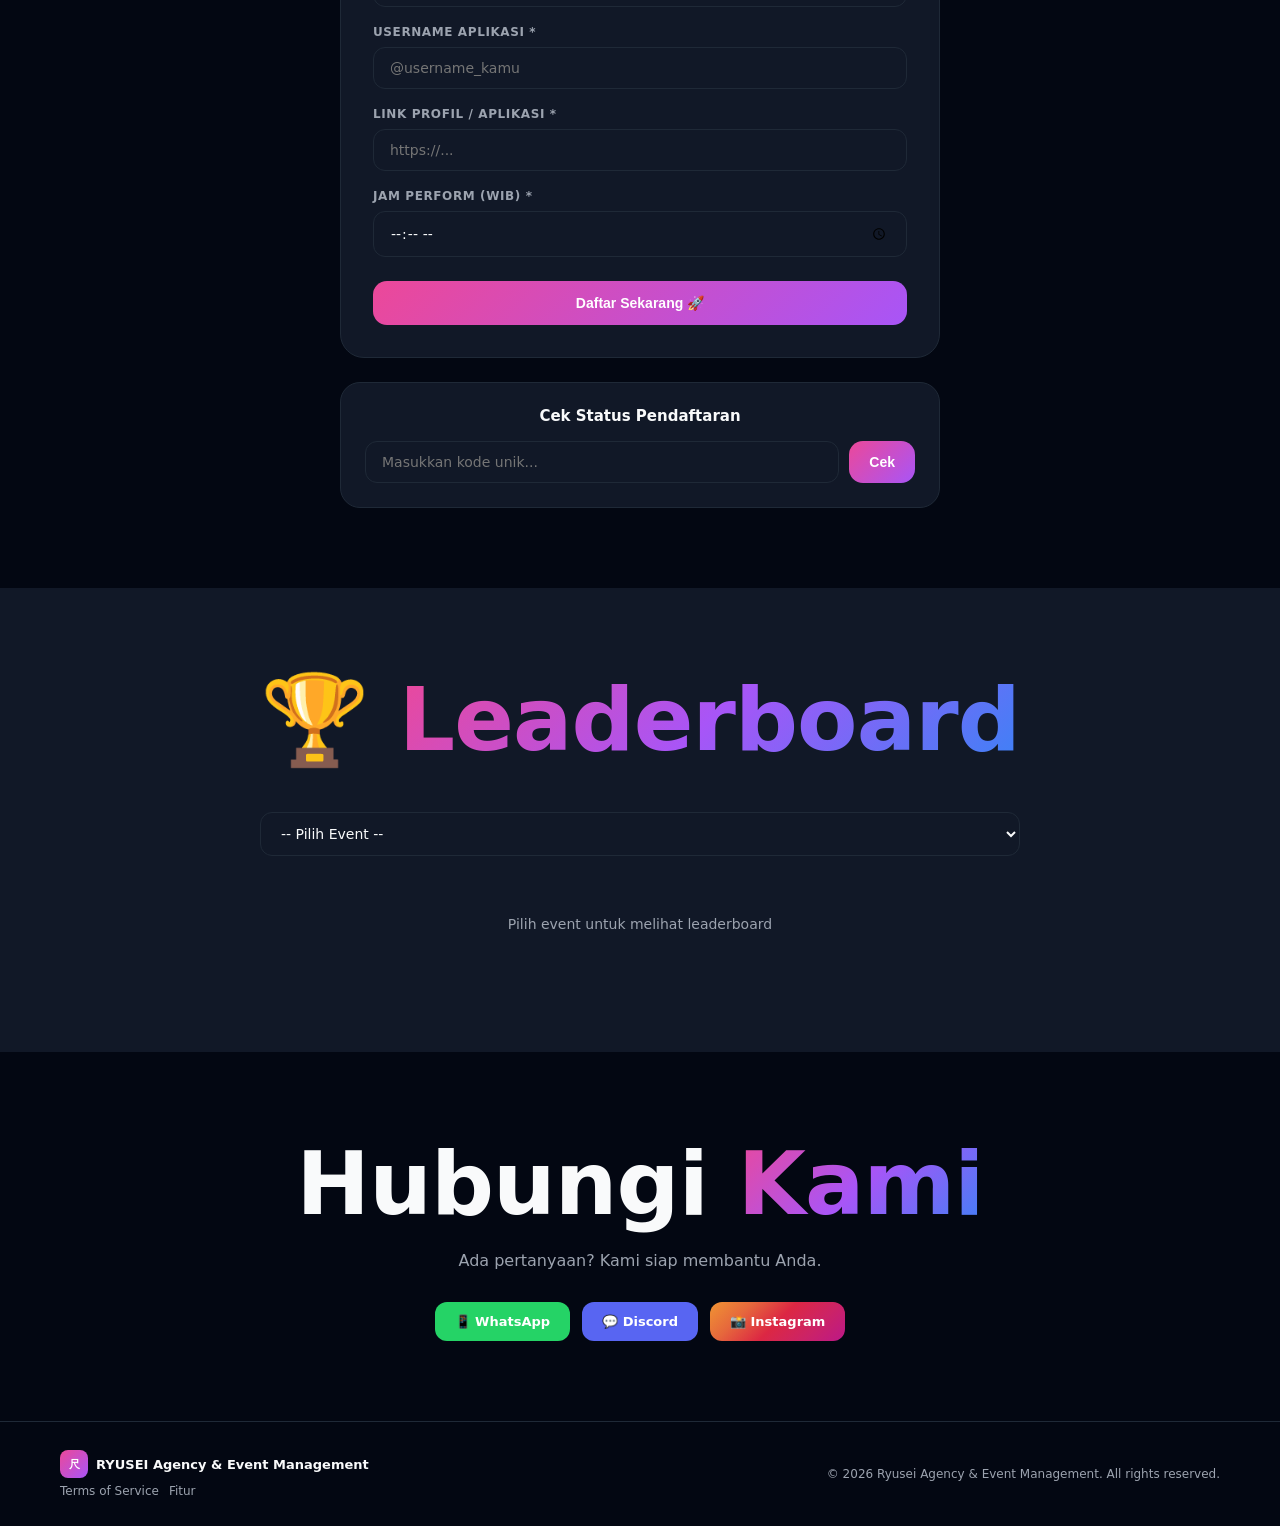
==== commit acc122e9: "perbaikan kecil" ====
--- a/index.html
+++ b/index.html
@@ -576,7 +576,7 @@
       <div style="text-align:center;margin-bottom:56px">
         <h2 id="aboutTitle">Tentang <span class="gradient-text">Ryusei</span></h2>
         <p id="aboutDesc" style="color:var(--text2);max-width:600px;margin:16px auto;font-size:17px;line-height:1.7">
-          Platform profesional untuk mengelola event roleplay virtual dengan sistem scoring real-time dan manajemen
+          Platform profesional untuk mengelola event & agency dengan event live streaming virtual dengan sistem scoring real-time dan manajemen
           peserta yang canggih.</p>
       </div>
       <div style="display:grid;grid-template-columns:repeat(3,1fr);gap:20px" class="grid-3">
@@ -753,14 +753,14 @@
           <div
             style="width:28px;height:28px;border-radius:8px;background:linear-gradient(135deg,#ec4899,#a855f7);display:flex;align-items:center;justify-content:center;color:#fff;font-weight:900;font-size:11px">
             尺</div>
-          <span style="font-weight:700;font-size:13px">RYUSEI Event Management</span>
+          <span style="font-weight:700;font-size:13px">RYUSEI Agency & Event Management</span>
         </div>
         <div style="display:flex;flex-wrap:wrap;gap:10px;font-size:12px">
           <a href="tos.html" style="color:var(--text2);text-decoration:none;transition:color .2s" onmouseover="this.style.color='#ec4899'" onmouseout="this.style.color='var(--text2)'">Terms of Service</a>
           <a href="fitur.html" style="color:var(--text2);text-decoration:none;transition:color .2s" onmouseover="this.style.color='#ec4899'" onmouseout="this.style.color='var(--text2)'">Fitur</a>
         </div>
       </div>
-      <p style="font-size:12px;color:var(--text2)">© 2026 Ryusei Management. All rights reserved.</p>
+      <p style="font-size:12px;color:var(--text2)">© 2026 Ryusei Agency & Event Management. All rights reserved.</p>
     </div>
   </footer>
 
@@ -885,7 +885,7 @@
         const ls = document.getElementById('lbSel');
         rs.innerHTML = '<option value="">-- Pilih Event --</option>';
         ls.innerHTML = '<option value="">-- Pilih Event --</option>';
-        const arr = Object.entries(evs).filter(([k, v]) => v && v.status !== 'archived');
+        const arr = Object.entries(evs).filter(([k, v]) => v && v.status !== 'inactive' && v.status !== 'archived');
         if (!arr.length) {
           g.innerHTML = '<div style="grid-column:1/-1;text-align:center;padding:60px 0;color:var(--text2)"><div style="font-size:48px;margin-bottom:12px">🎭</div><p style="font-size:14px">Belum ada event aktif</p></div>';
           return;
@@ -944,7 +944,7 @@
 
       // Stat events & judges terpisah (tidak bergantung registrations)
       db.ref('events').on('value', evSnap => {
-        const activeEvs = Object.values(evSnap.val() || {}).filter(v => v && v.status !== 'archived');
+        const activeEvs = Object.values(evSnap.val() || {}).filter(v => v && v.status !== 'inactive' && v.status !== 'archived');
         document.getElementById('statEvents').textContent = activeEvs.length;
       });
       db.ref('judges').on('value', jSnap => {
@@ -1178,7 +1178,7 @@
 
     <div id="chatMessages">
       <div class="chat-msg bot">
-        <div class="chat-bubble">Halo! 👋 Saya asisten Ryusei. Ada yang bisa saya bantu seputar Ryusei Event?</div>
+        <div class="chat-bubble">Halo! 👋 Saya asisten Virtual Ryusei Agency & Event Manajemen. Ada yang bisa saya bantu seputar Ryusei Agency & Event Manajemen?</div>
       </div>
     </div>
 
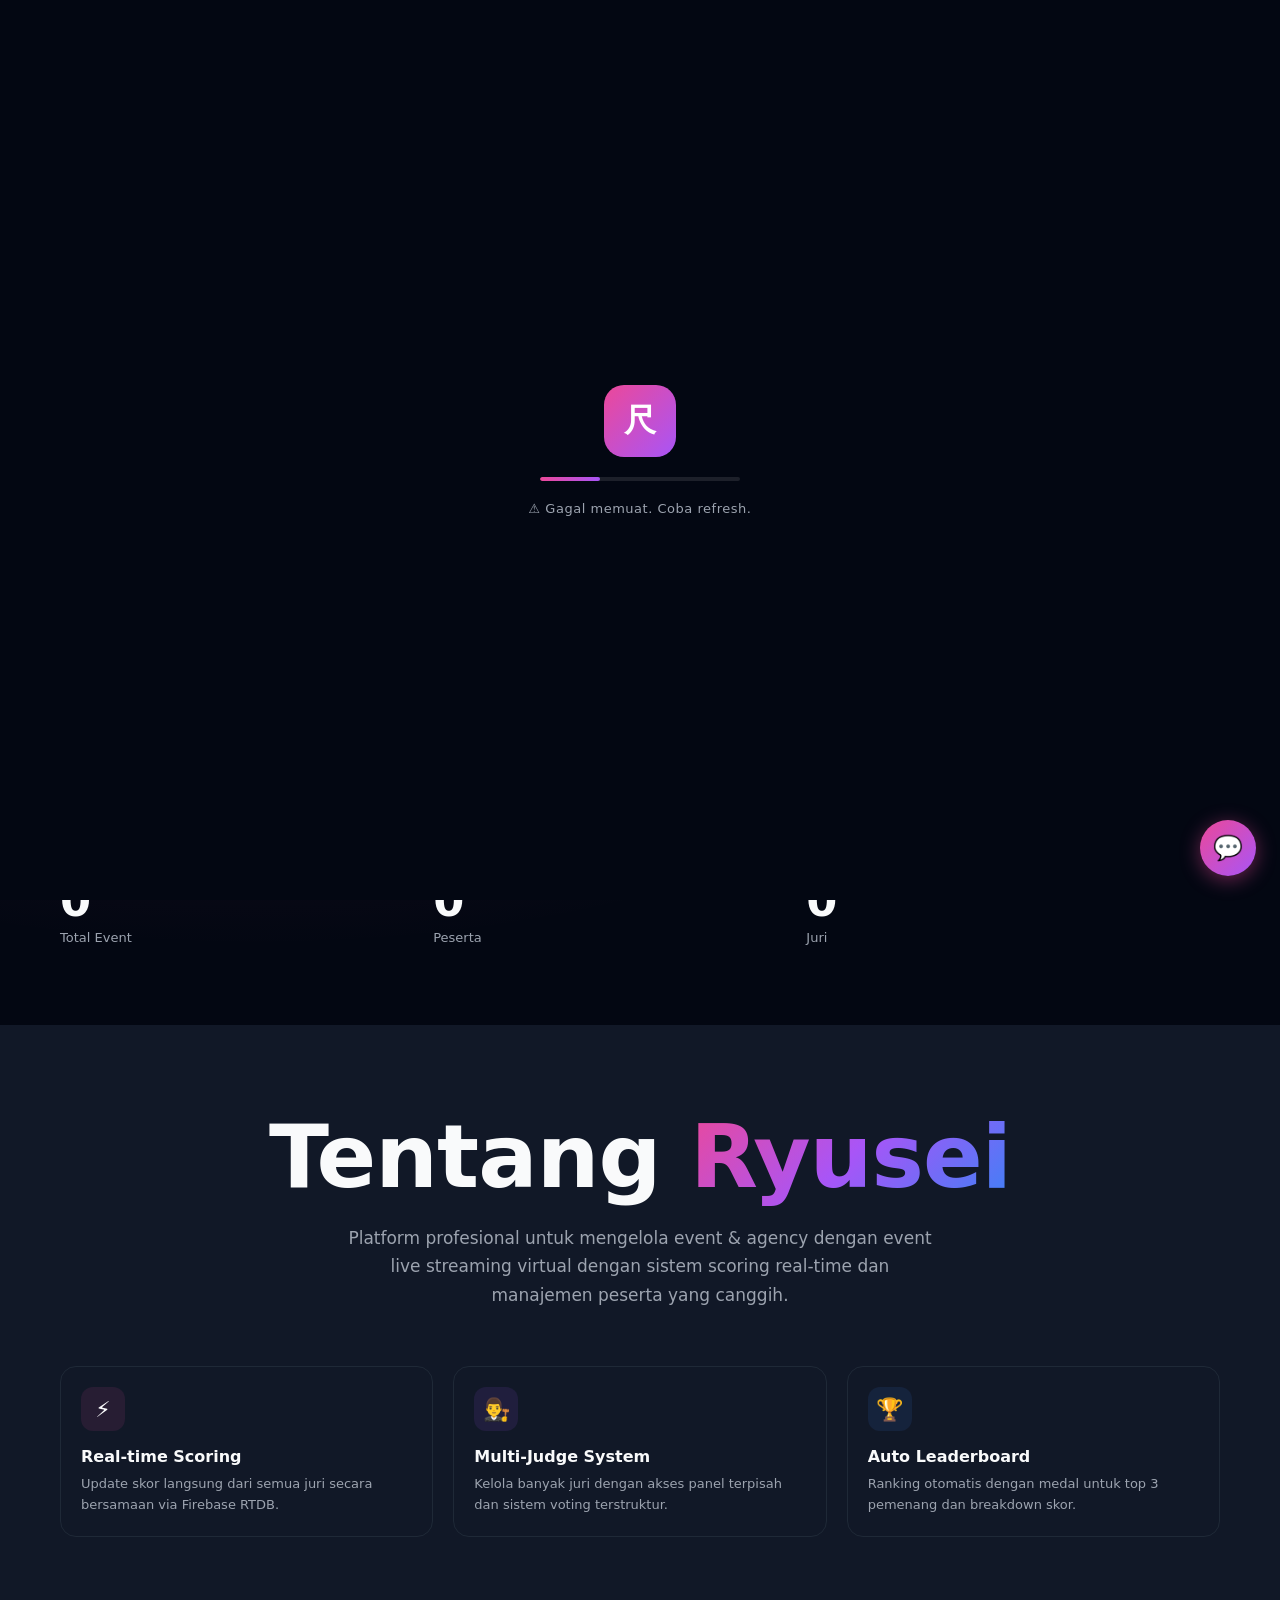
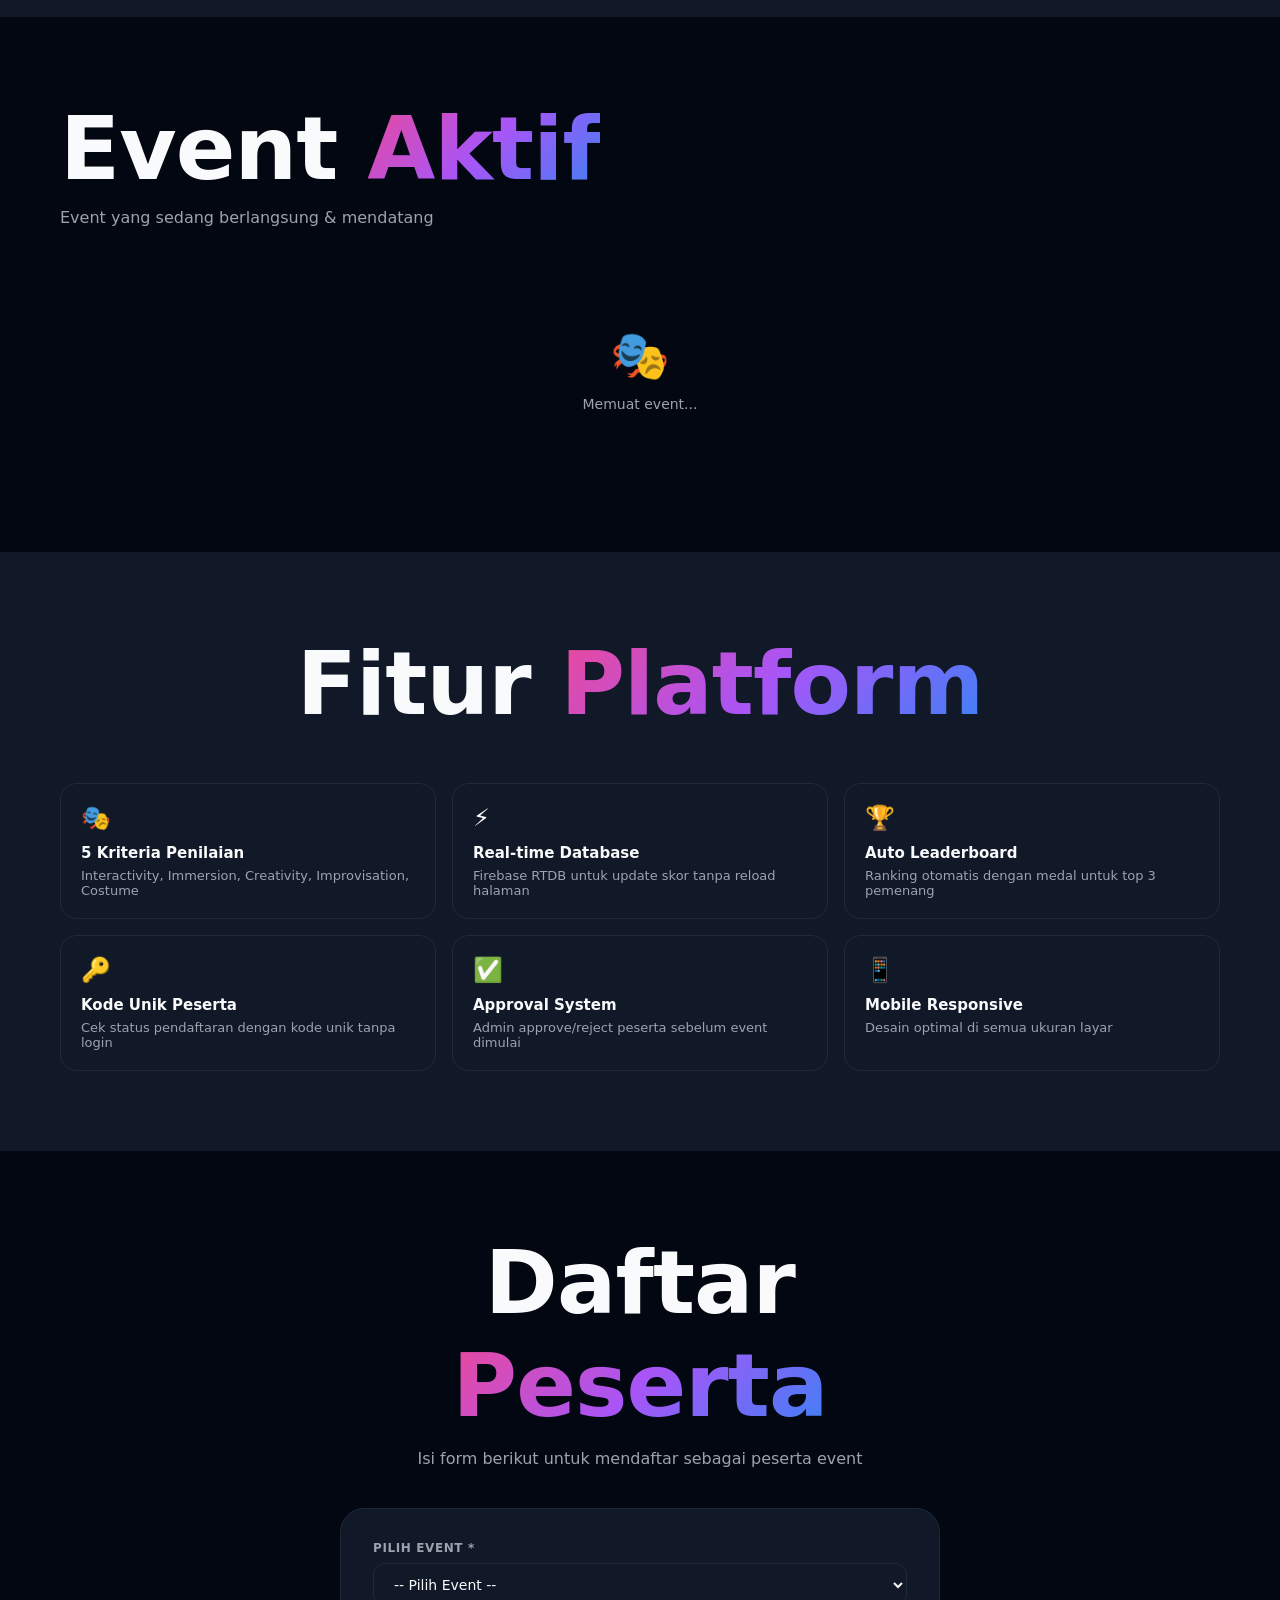
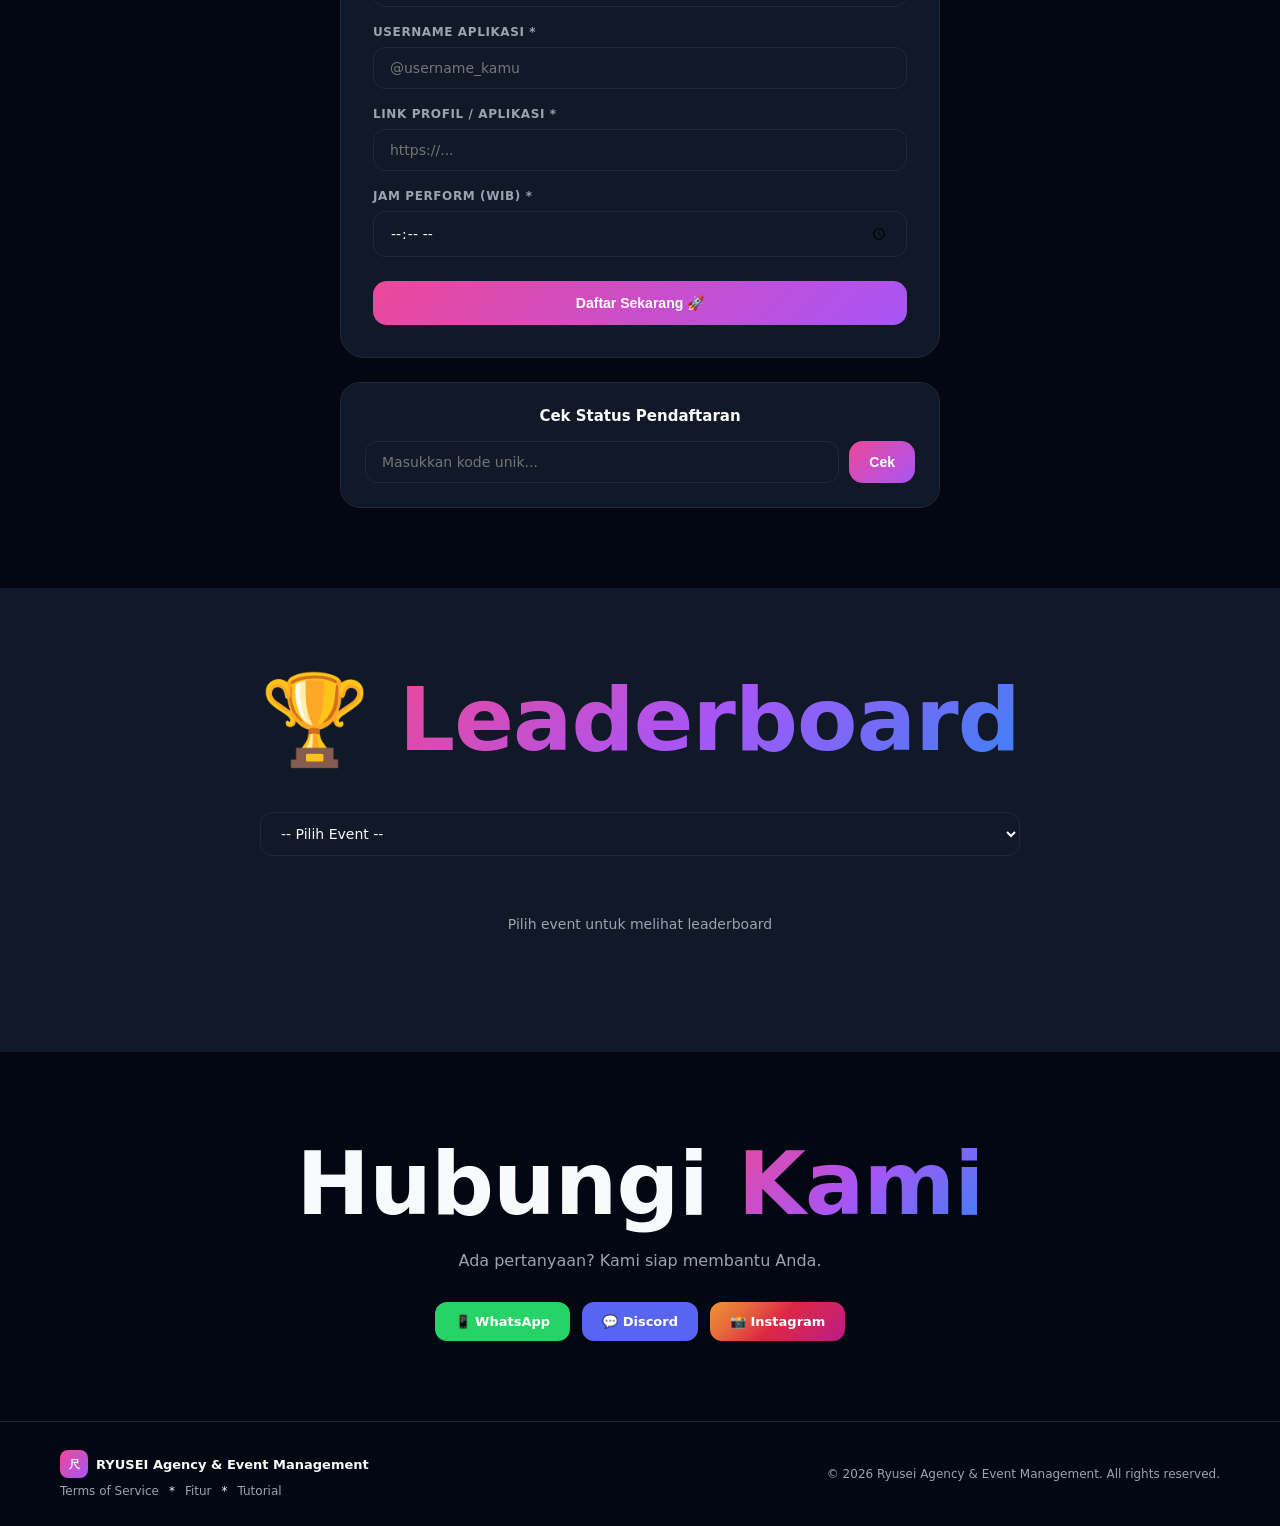
==== commit e714dd89: "new file" ====
--- a/index.html
+++ b/index.html
@@ -757,7 +757,11 @@
         </div>
         <div style="display:flex;flex-wrap:wrap;gap:10px;font-size:12px">
           <a href="tos.html" style="color:var(--text2);text-decoration:none;transition:color .2s" onmouseover="this.style.color='#ec4899'" onmouseout="this.style.color='var(--text2)'">Terms of Service</a>
+          <a>  *  </a>
           <a href="fitur.html" style="color:var(--text2);text-decoration:none;transition:color .2s" onmouseover="this.style.color='#ec4899'" onmouseout="this.style.color='var(--text2)'">Fitur</a>
+          <a>  *  </a>
+          <a href="tutorial.html" style="color:var(--text2);text-decoration:none;transition:color .2s" onmouseover="this.style.color='#ec4899'" onmouseout="this.style.color='var(--text2)'">Tutorial</a>
+          
         </div>
       </div>
       <p style="font-size:12px;color:var(--text2)">© 2026 Ryusei Agency & Event Management. All rights reserved.</p>
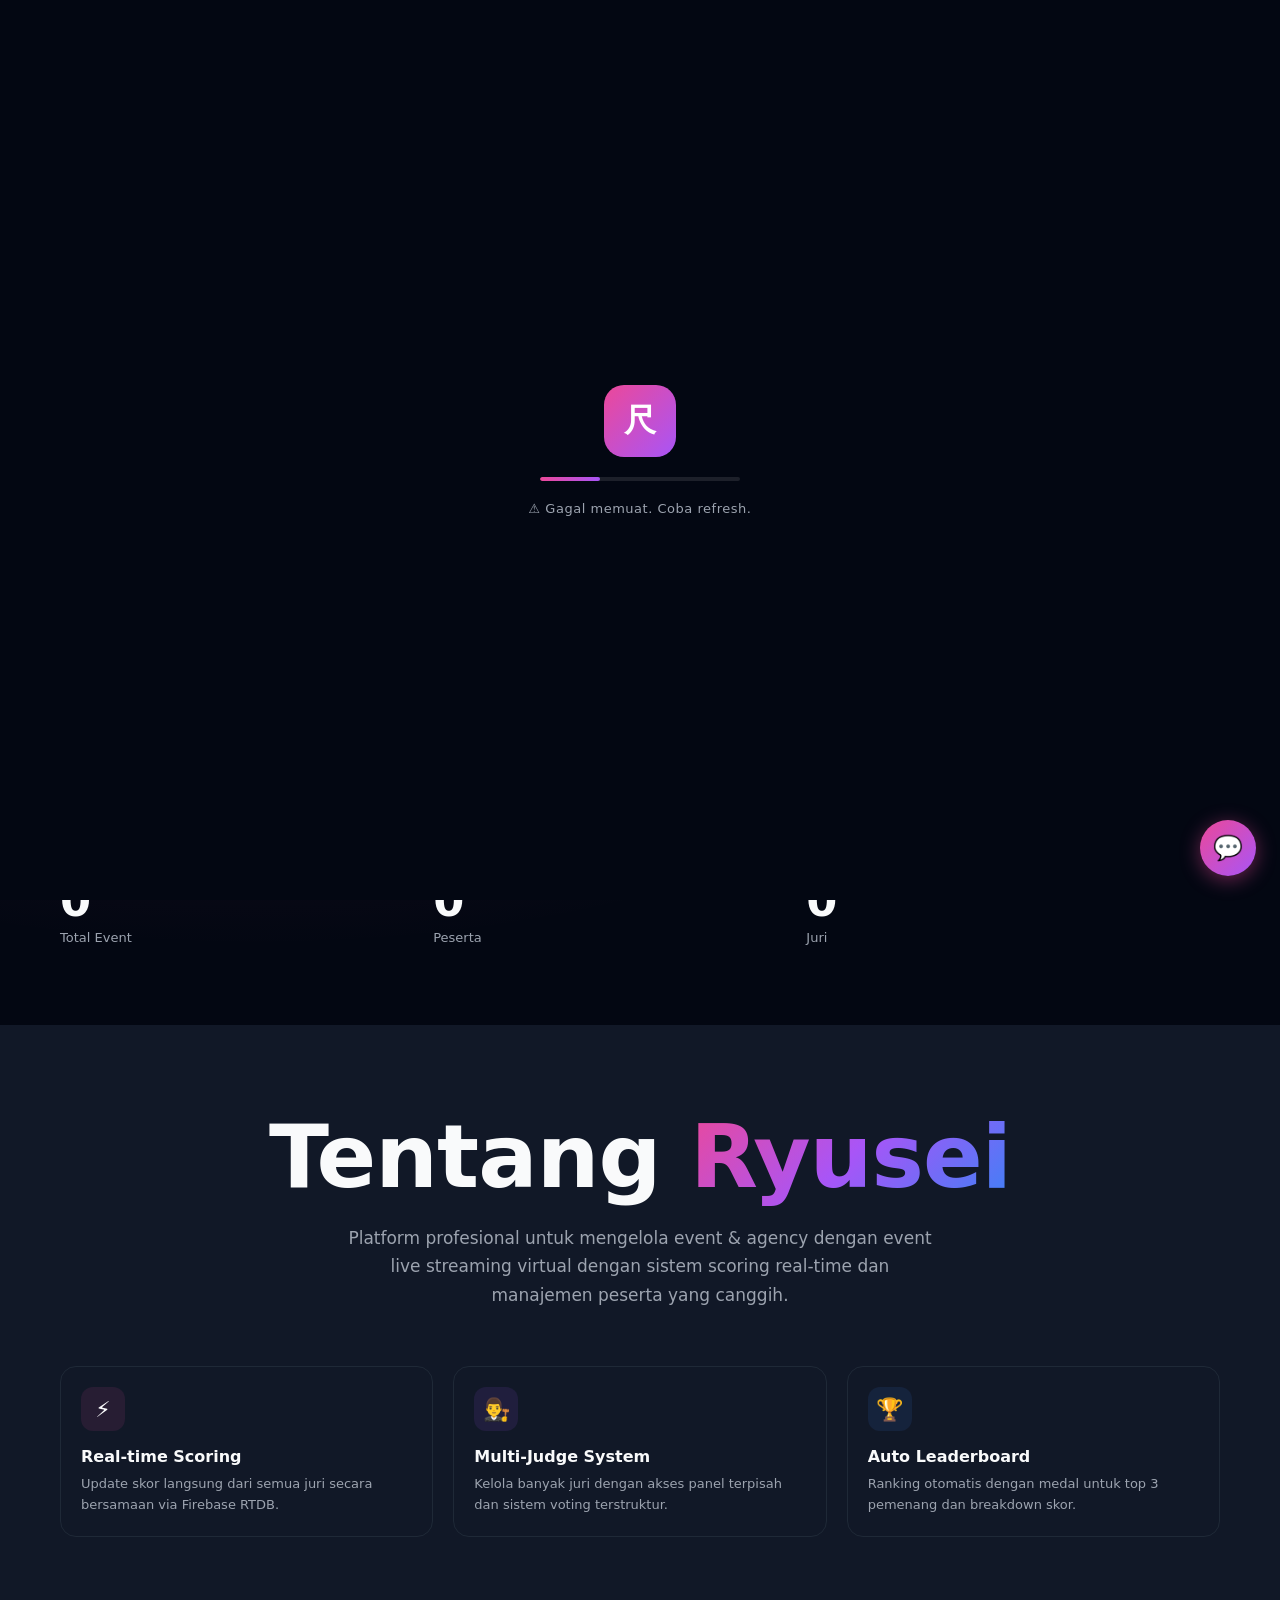
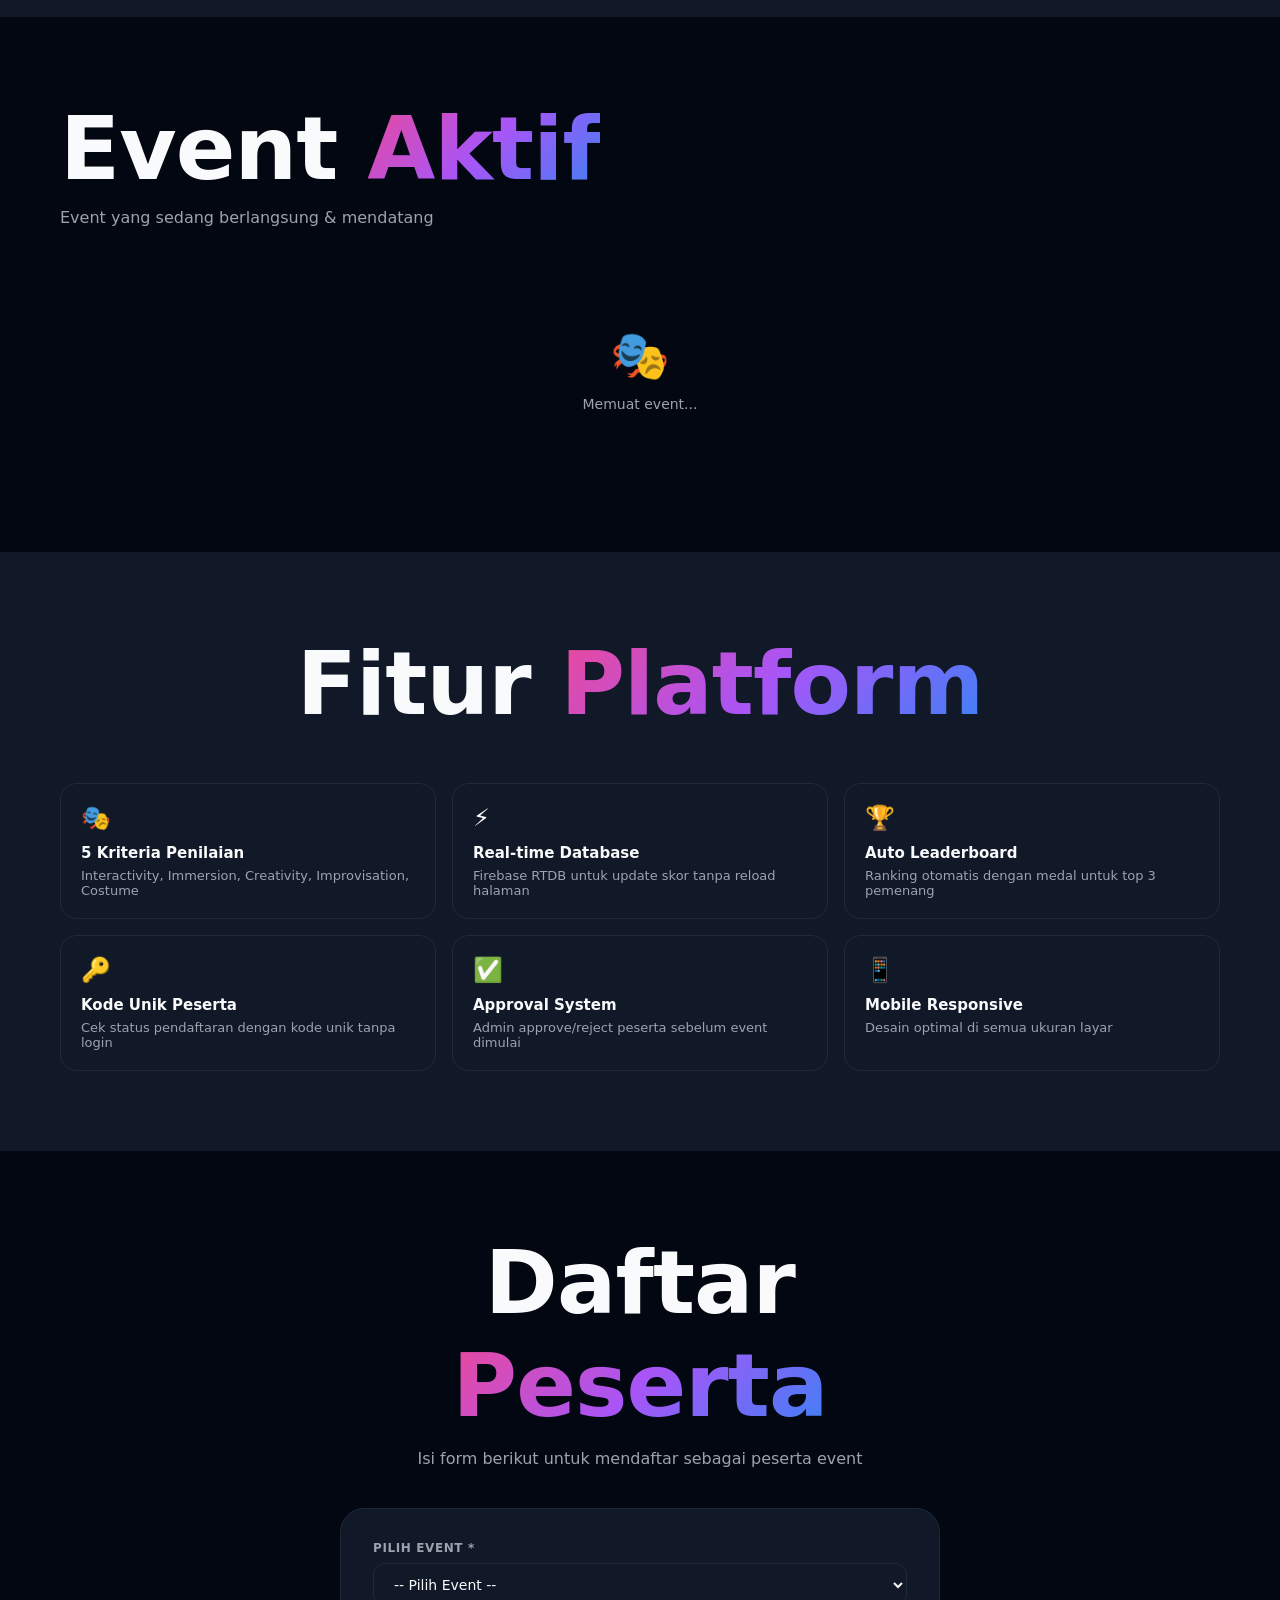
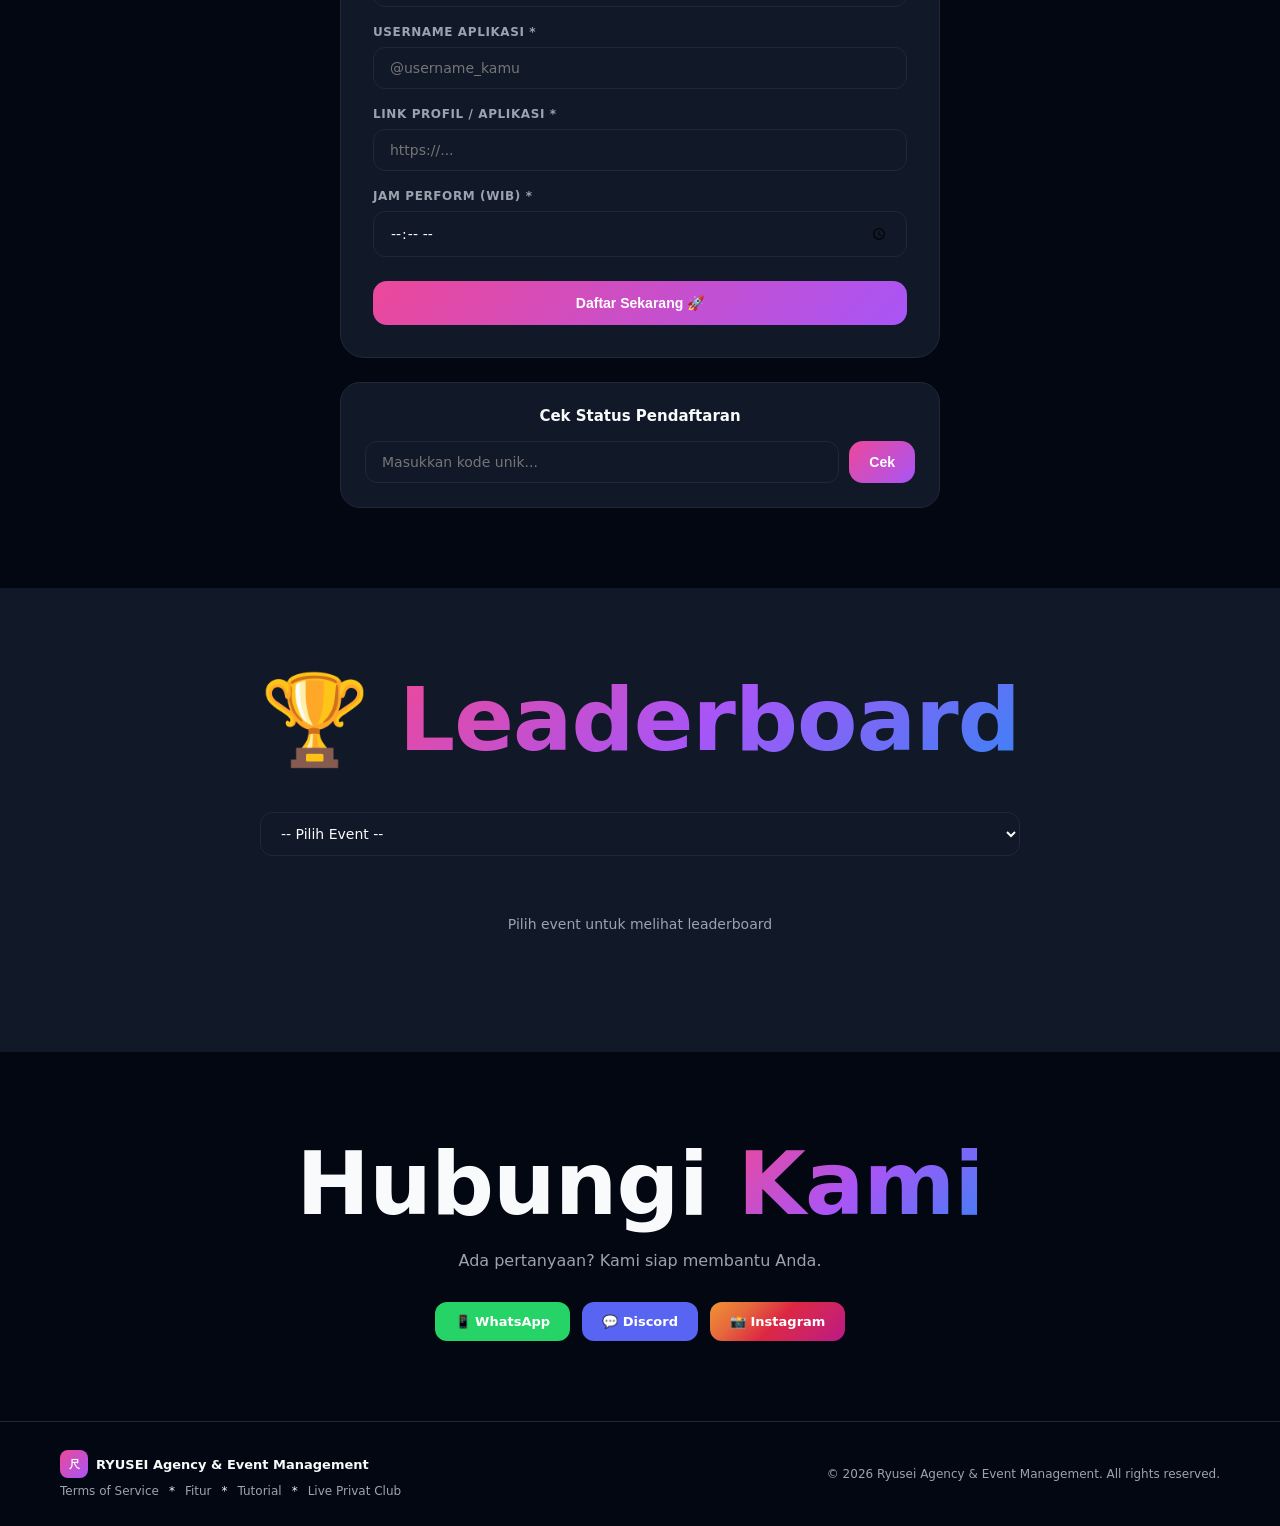
==== commit 06221f43: "multi" ====
--- a/index.html
+++ b/index.html
@@ -522,7 +522,7 @@
           </h1>
           <p id="heroSubtitle"
             style="font-size:18px;color:var(--text2);margin:28px 0 36px;line-height:1.75;max-width:500px">Platform
-            Terpadu Untuk Manajemen Event Virtual Live Streaming, Pendaftaran Peserta, dan Sistem Penilaian Real-Time.
+            Terpadu Untuk Manajemen Agency, Event, Virtual Live Streaming, Pendaftaran Peserta, dan Sistem Penilaian Real-Time.
           </p>
           <div style="display:flex;flex-wrap:wrap;gap:12px">
             <a href="#events" class="btn-primary">Lihat Event →</a>
@@ -761,6 +761,8 @@
           <a href="fitur.html" style="color:var(--text2);text-decoration:none;transition:color .2s" onmouseover="this.style.color='#ec4899'" onmouseout="this.style.color='var(--text2)'">Fitur</a>
           <a>  *  </a>
           <a href="tutorial.html" style="color:var(--text2);text-decoration:none;transition:color .2s" onmouseover="this.style.color='#ec4899'" onmouseout="this.style.color='var(--text2)'">Tutorial</a>
+          <a>  *  </a>
+          <a href="live-private-club.html" style="color:var(--text2);text-decoration:none;transition:color .2s" onmouseover="this.style.color='#ec4899'" onmouseout="this.style.color='var(--text2)'">Live Privat Club</a>
           
         </div>
       </div>
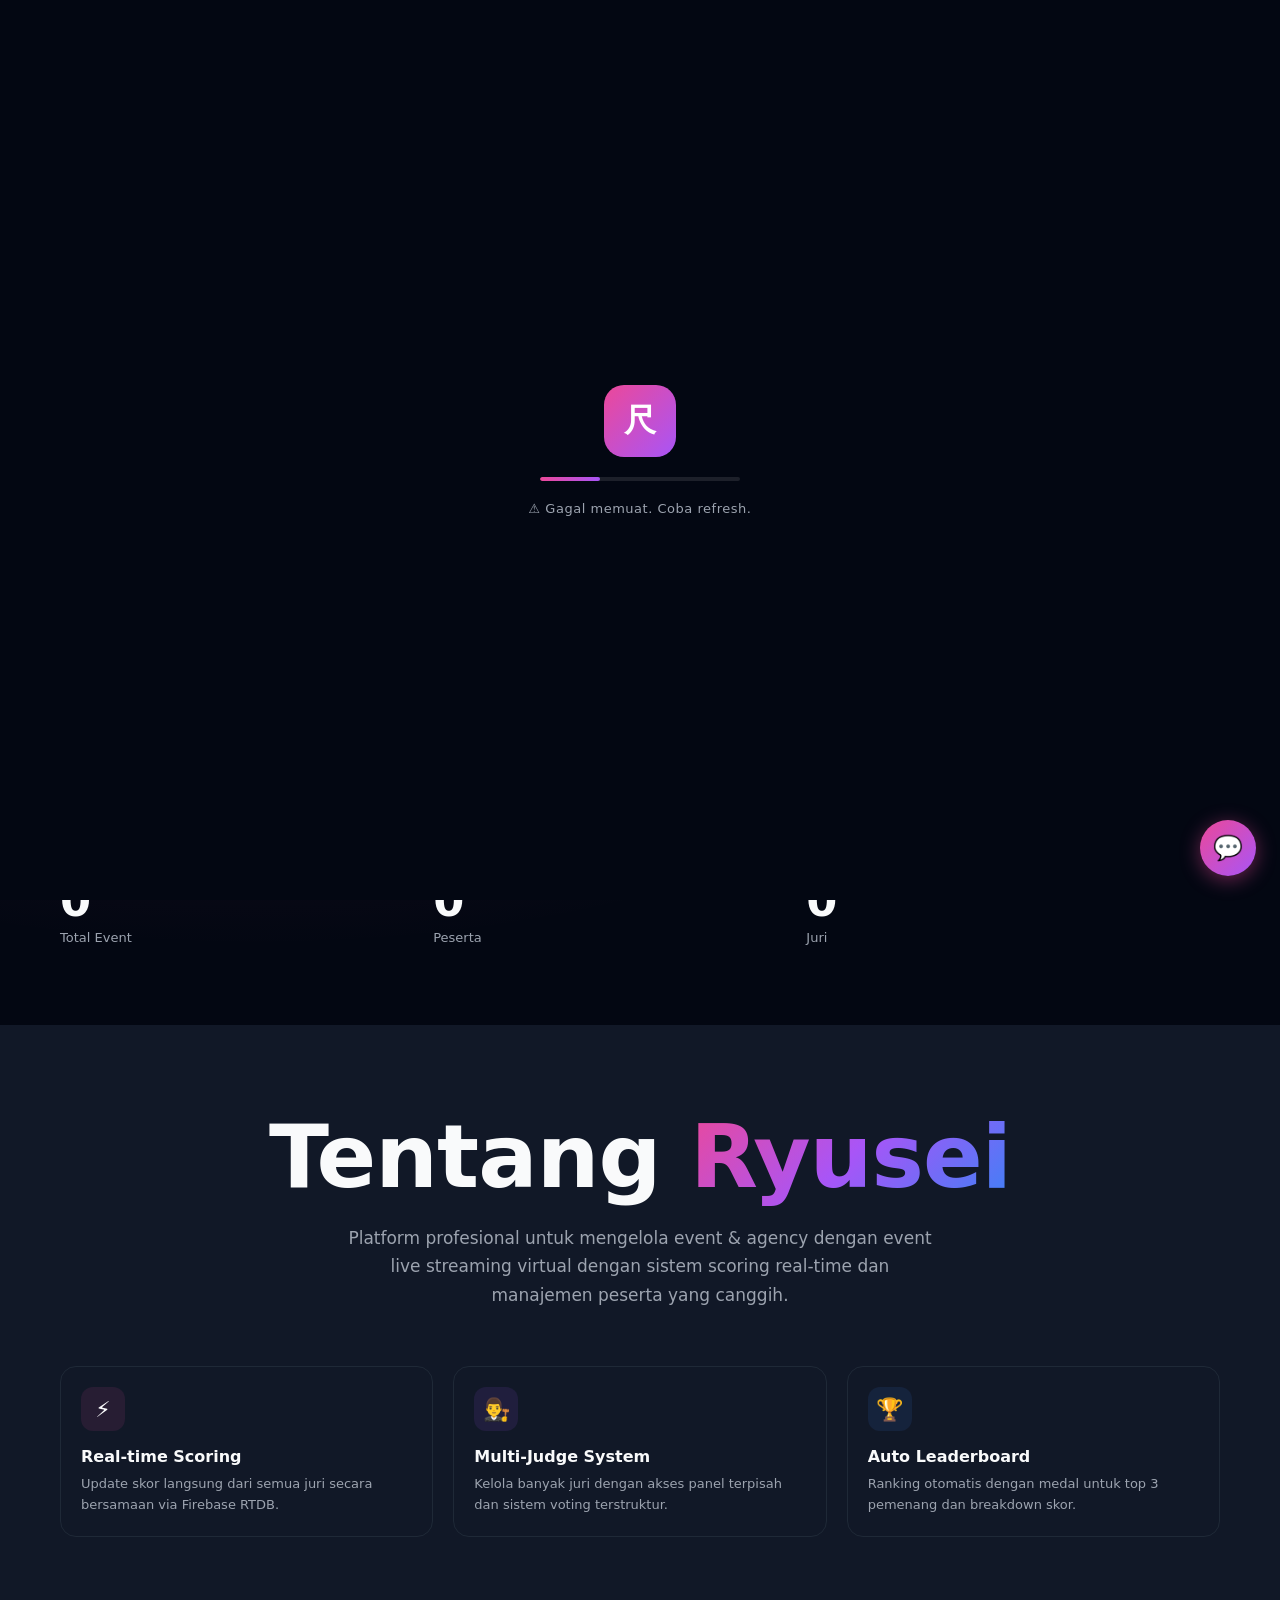
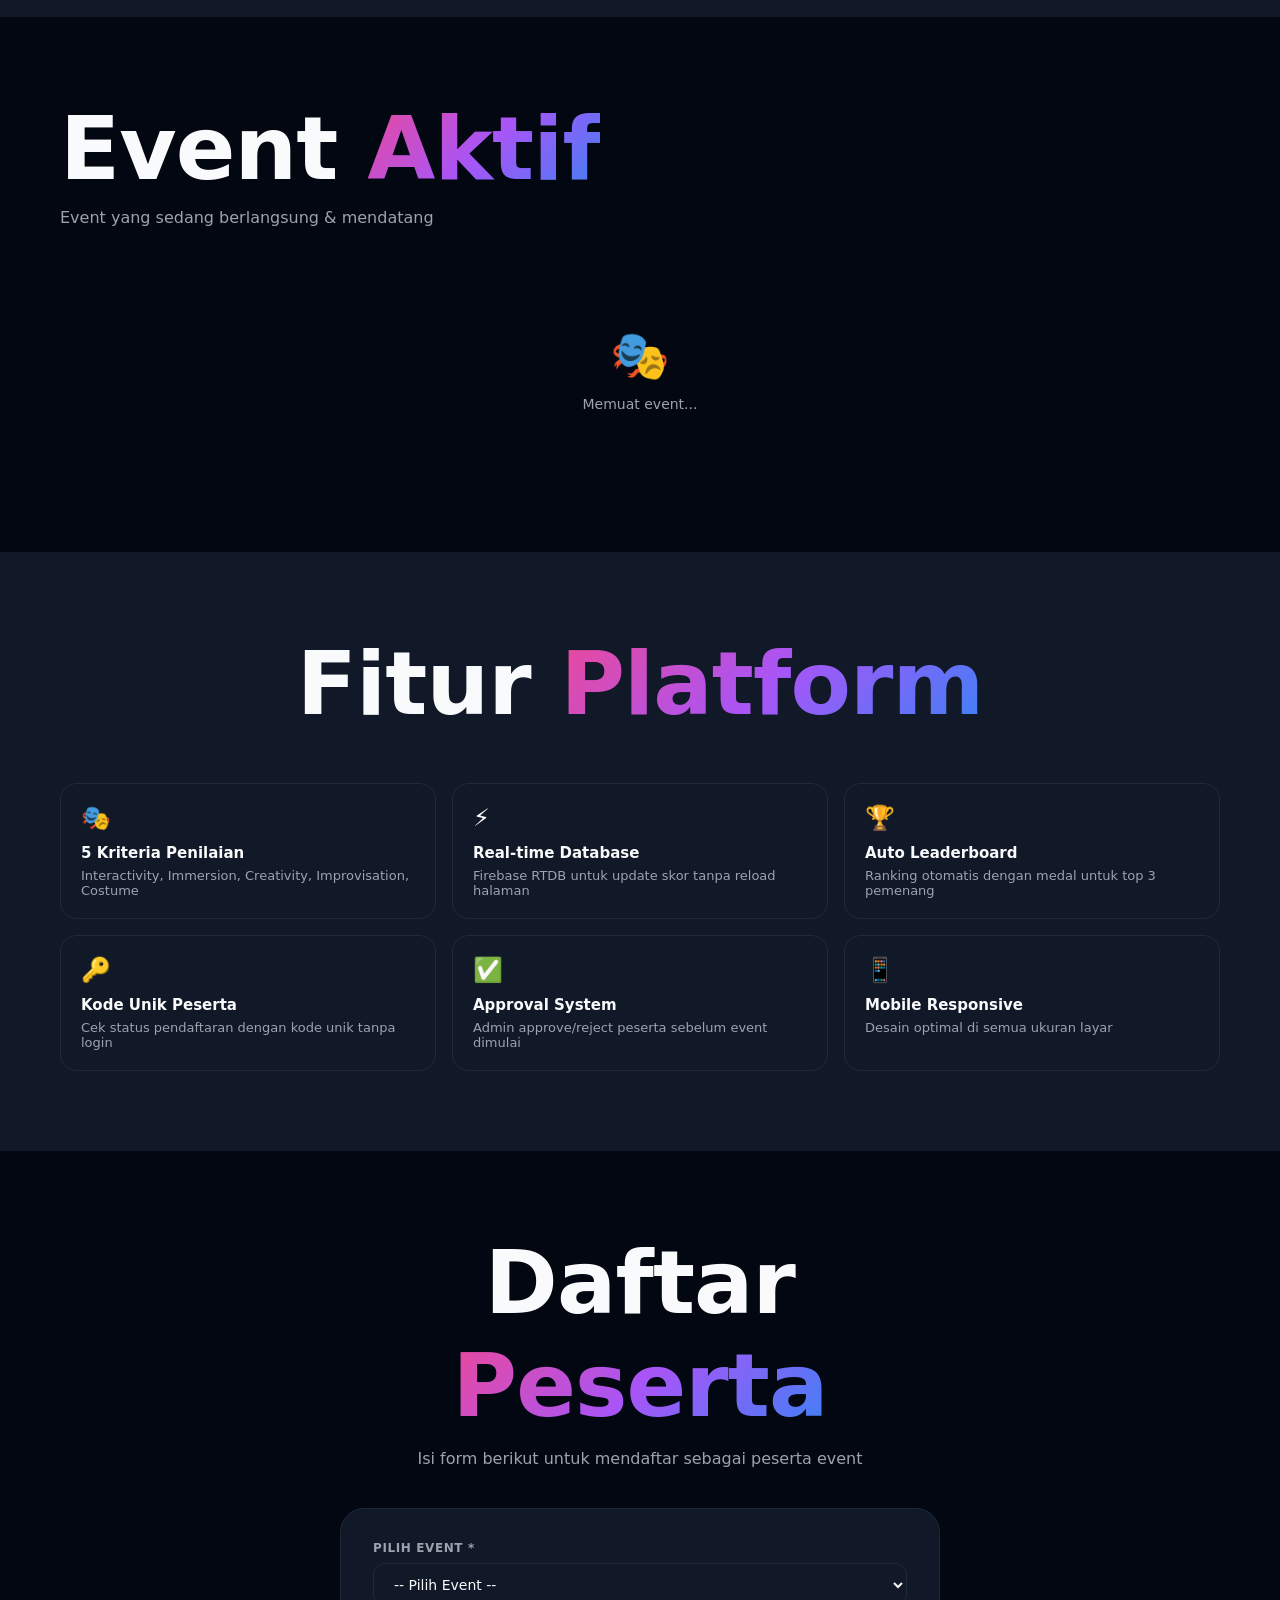
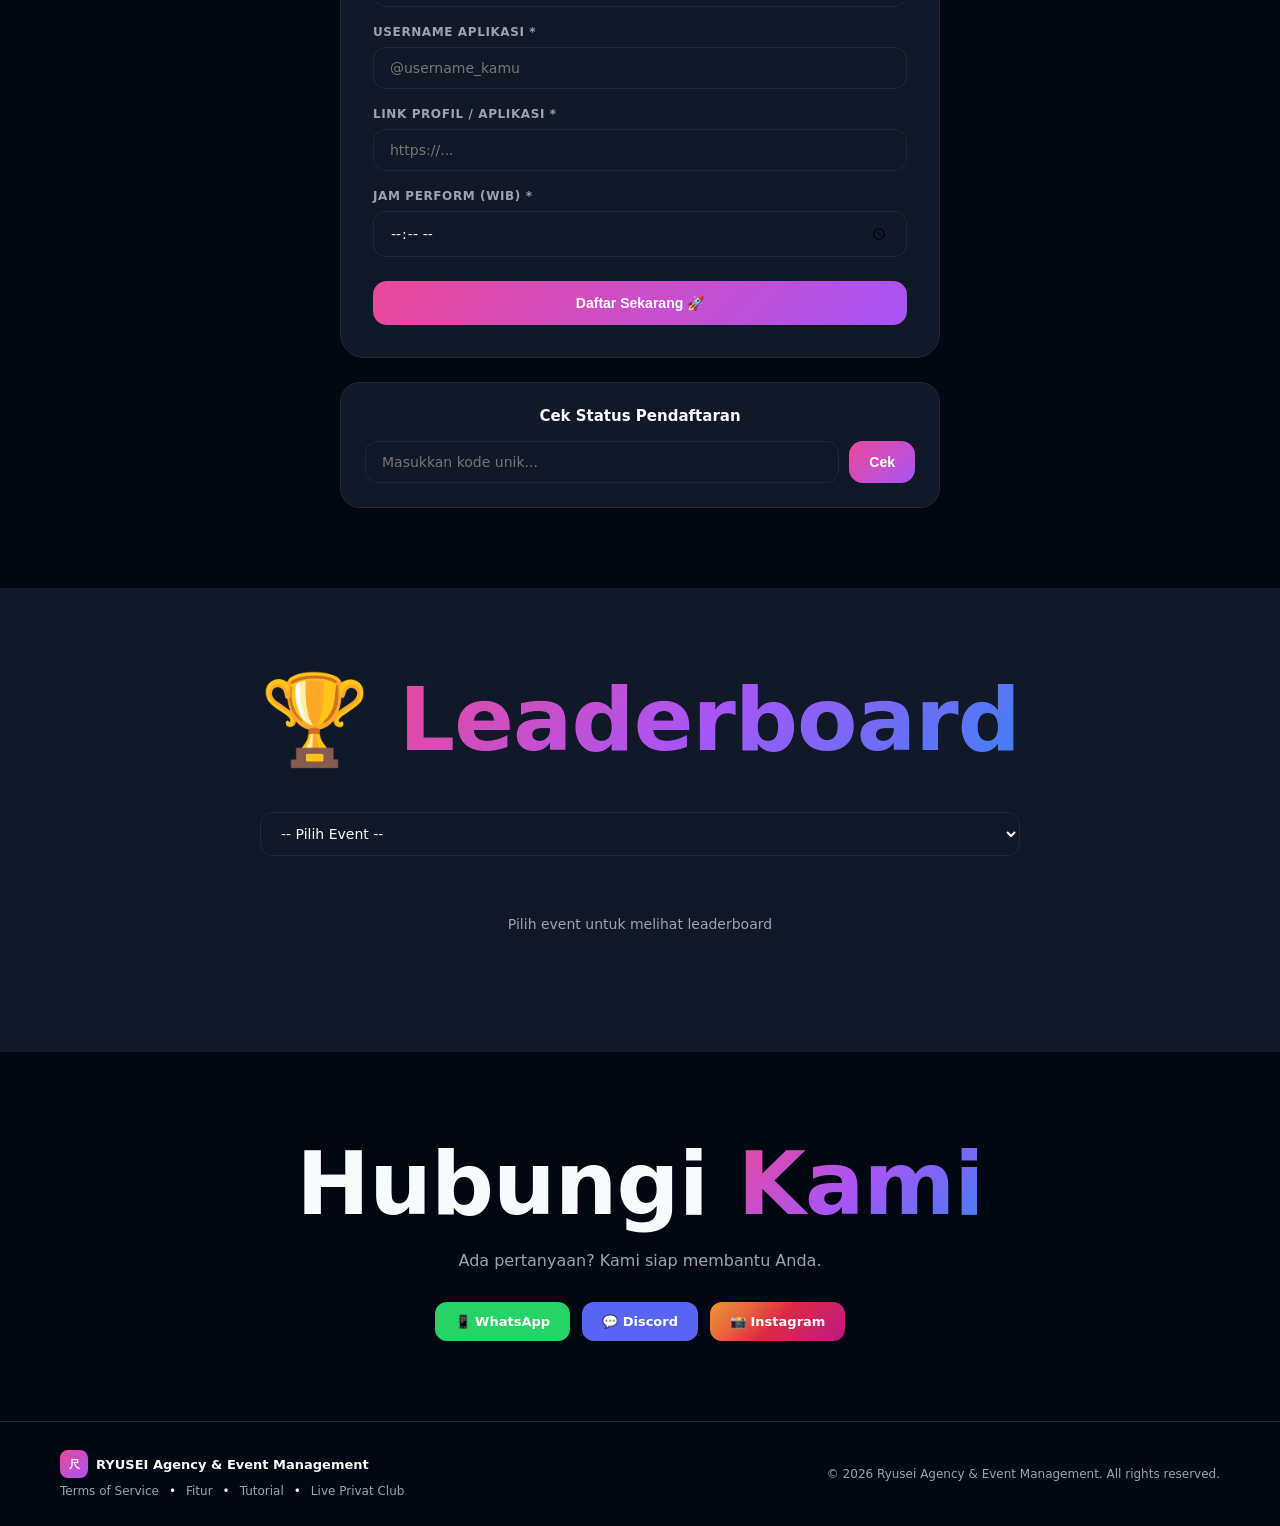
==== commit 8440f7c7: "Major Repair V.4" ====
--- a/index.html
+++ b/index.html
@@ -757,11 +757,11 @@
         </div>
         <div style="display:flex;flex-wrap:wrap;gap:10px;font-size:12px">
           <a href="tos.html" style="color:var(--text2);text-decoration:none;transition:color .2s" onmouseover="this.style.color='#ec4899'" onmouseout="this.style.color='var(--text2)'">Terms of Service</a>
-          <a>  *  </a>
+          <a>  •  </a>
           <a href="fitur.html" style="color:var(--text2);text-decoration:none;transition:color .2s" onmouseover="this.style.color='#ec4899'" onmouseout="this.style.color='var(--text2)'">Fitur</a>
-          <a>  *  </a>
+          <a>  •  </a>
           <a href="tutorial.html" style="color:var(--text2);text-decoration:none;transition:color .2s" onmouseover="this.style.color='#ec4899'" onmouseout="this.style.color='var(--text2)'">Tutorial</a>
-          <a>  *  </a>
+          <a>  •  </a>
           <a href="live-private-club.html" style="color:var(--text2);text-decoration:none;transition:color .2s" onmouseover="this.style.color='#ec4899'" onmouseout="this.style.color='var(--text2)'">Live Privat Club</a>
           
         </div>
